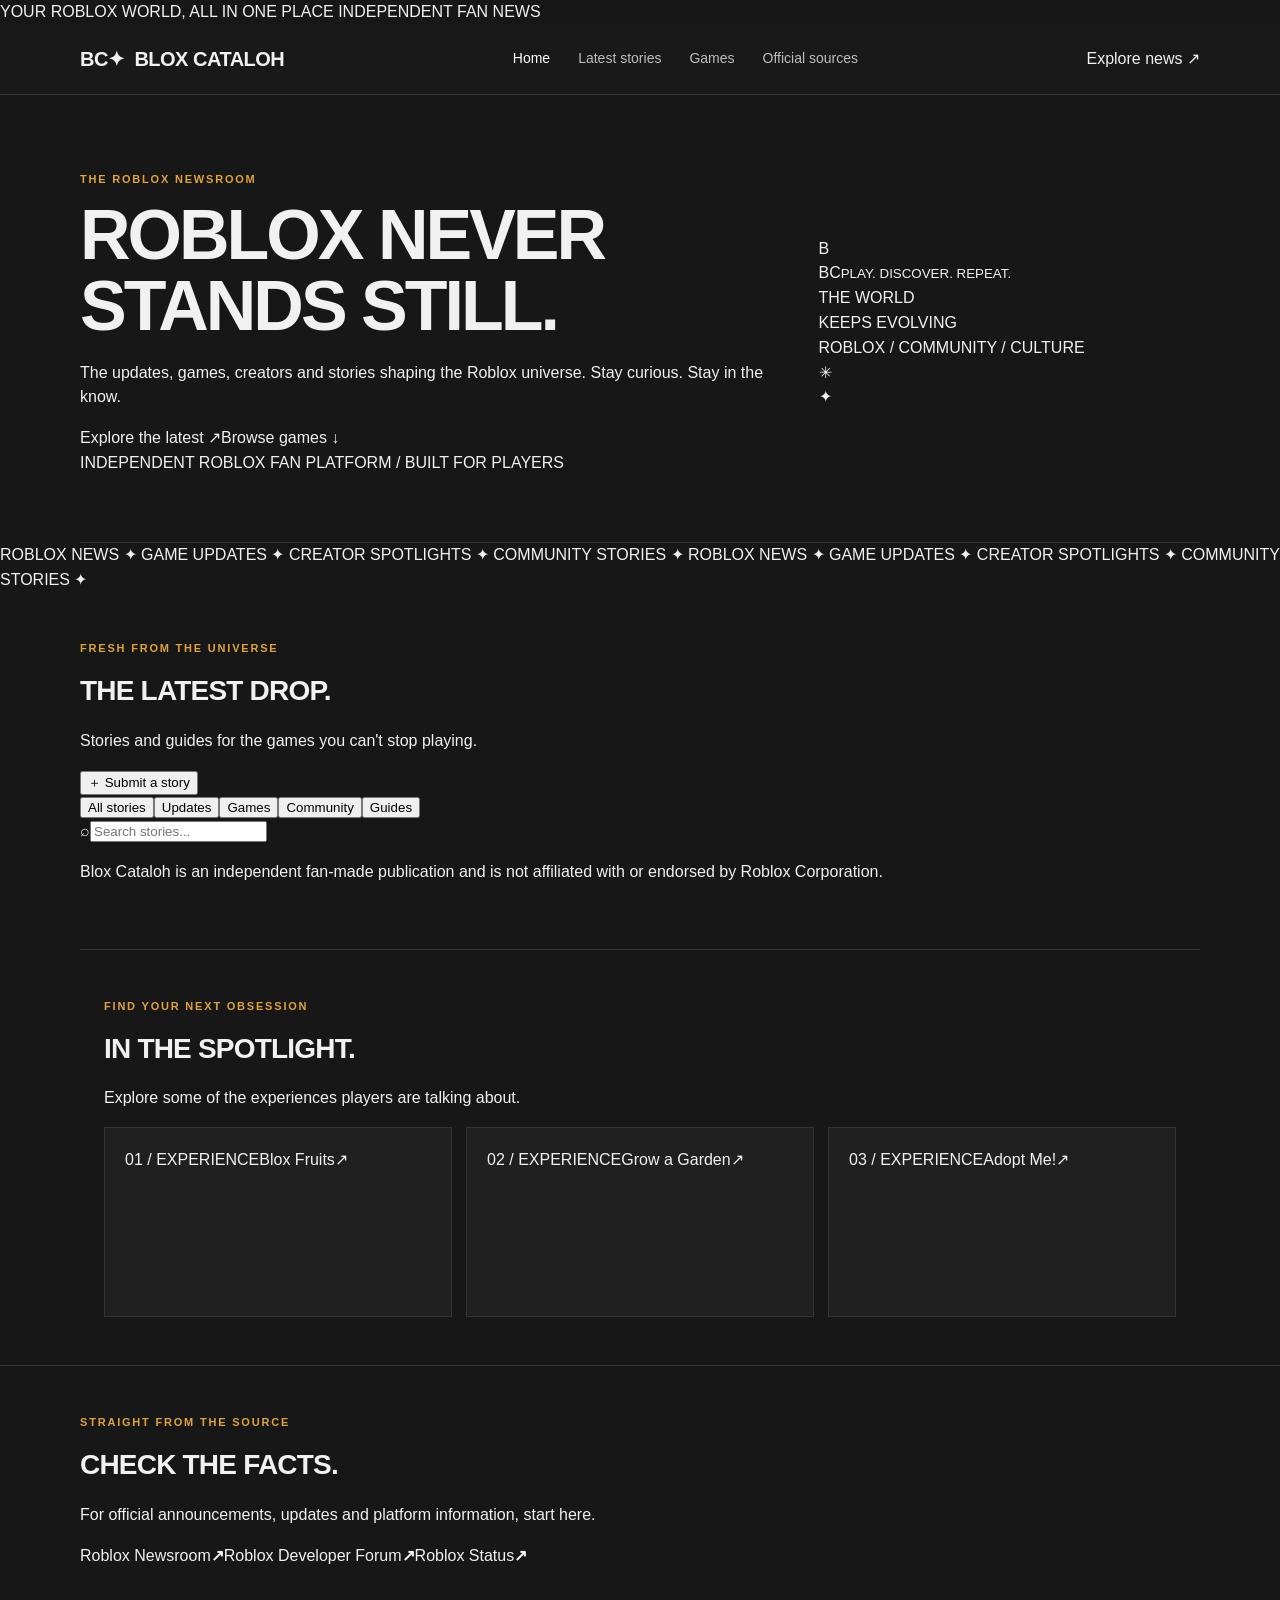
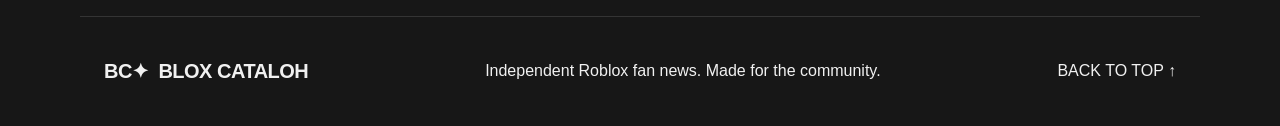
==== index.html @ 61e97be6 "Rebrand gaming news homepage to Blox Cataloh" ====
<!doctype html>
<html lang="en">
<head>
  <meta charset="utf-8">
  <meta name="viewport" content="width=device-width,initial-scale=1">
  <meta name="theme-color" content="#090b12">
  <meta name="description" content="Blox Cataloh — Roblox news, game updates, creator stories and community highlights.">
  <title>Blox Cataloh — Roblox, uncovered.</title>
  <link rel="preconnect" href="https://fonts.googleapis.com">
  <link rel="preconnect" href="https://fonts.gstatic.com" crossorigin>
  <link href="https://fonts.googleapis.com/css2?family=DM+Sans:wght@400;500;600;700;800&family=Space+Grotesk:wght@500;600;700&display=swap" rel="stylesheet">
  <link rel="stylesheet" href="style.css">
</head>
<body>
  <div class="announcement"><span class="pulse"></span> YOUR ROBLOX WORLD, ALL IN ONE PLACE <span class="announcement-right">INDEPENDENT FAN NEWS</span></div>
  <header class="topbar">
    <a class="brand" href="#home" aria-label="Blox Cataloh home"><span class="brand-icon">BC<span>✦</span></span><span>BLOX <b>CATALOH</b></span></a>
    <button class="menu-btn" id="menuBtn" aria-label="Open navigation">☰</button>
    <nav id="mainNav"><a class="active" href="#home">Home</a><a href="#latest">Latest stories</a><a href="#games">Games</a><a href="#sources">Official sources</a></nav>
    <a class="nav-cta" href="#latest">Explore news <span>↗</span></a>
  </header>

  <main id="home">
    <section class="hero wrap">
      <div class="hero-copy">
        <div class="eyebrow"><span class="eyebrow-line"></span> THE ROBLOX NEWSROOM</div>
        <h1>ROBLOX NEVER<br>STANDS <span>STILL.</span></h1>
        <p class="hero-desc">The updates, games, creators and stories shaping the Roblox universe. Stay curious. Stay in the know.</p>
        <div class="hero-actions"><a class="btn btn-primary" href="#latest">Explore the latest <span>↗</span></a><a class="btn btn-quiet" href="#games">Browse games <span>↓</span></a></div>
        <div class="hero-note"><span class="status-dot"></span> INDEPENDENT ROBLOX FAN PLATFORM <span class="note-divider">/</span> BUILT FOR PLAYERS</div>
      </div>
      <div class="hero-art" aria-label="Abstract gaming-inspired artwork">
        <div class="art-glow"></div><div class="art-ring ring-one"></div><div class="art-ring ring-two"></div>
        <div class="art-tile tile-back">B</div><div class="art-tile tile-front"><span>BC</span><small>PLAY. DISCOVER. REPEAT.</small></div>
        <div class="art-label label-top">THE WORLD<br>KEEPS EVOLVING</div><div class="art-label label-bottom">ROBLOX / COMMUNITY / CULTURE</div>
        <div class="art-spark spark-one">✳</div><div class="art-spark spark-two">✦</div>
      </div>
    </section>

    <section class="ticker"><div class="ticker-track"><span>ROBLOX NEWS</span> ✦ <span>GAME UPDATES</span> ✦ <span>CREATOR SPOTLIGHTS</span> ✦ <span>COMMUNITY STORIES</span> ✦ <span>ROBLOX NEWS</span> ✦ <span>GAME UPDATES</span> ✦ <span>CREATOR SPOTLIGHTS</span> ✦ <span>COMMUNITY STORIES</span> ✦</div></section>

    <section class="section wrap" id="latest">
      <div class="section-heading"><div><div class="eyebrow">FRESH FROM THE UNIVERSE</div><h2>THE LATEST <span>DROP.</span></h2><p class="section-sub">Stories and guides for the games you can't stop playing.</p></div><button class="btn btn-outline" id="openPost">＋ Submit a story</button></div>
      <div class="toolbar"><div class="filters" id="filters"><button class="filter active" data-filter="All">All stories</button><button class="filter" data-filter="Updates">Updates</button><button class="filter" data-filter="Games">Games</button><button class="filter" data-filter="Community">Community</button><button class="filter" data-filter="Guides">Guides</button></div><label class="search"><span>⌕</span><input id="searchInput" type="search" placeholder="Search stories..." aria-label="Search stories"></label></div>
      <div class="story-grid" id="storyGrid"></div>
      <p class="feed-note">Blox Cataloh is an independent fan-made publication and is not affiliated with or endorsed by Roblox Corporation.</p>
    </section>

    <section class="section games-section" id="games"><div class="wrap"><div class="section-heading"><div><div class="eyebrow">FIND YOUR NEXT OBSESSION</div><h2>IN THE <span>SPOTLIGHT.</span></h2><p class="section-sub">Explore some of the experiences players are talking about.</p></div></div>
      <div class="game-grid">
        <a class="game-card game-blox" href="https://www.roblox.com/games/2753915549/Blox-Fruits" target="_blank" rel="noopener"><span class="game-number">01 / EXPERIENCE</span><span class="game-name">Blox Fruits</span><span class="game-arrow">↗</span></a>
        <a class="game-card game-grow" href="https://www.roblox.com/games/126884695634066/Grow-a-Garden" target="_blank" rel="noopener"><span class="game-number">02 / EXPERIENCE</span><span class="game-name">Grow a Garden</span><span class="game-arrow">↗</span></a>
        <a class="game-card game-adopt" href="https://www.roblox.com/games/920587237/Adopt-Me" target="_blank" rel="noopener"><span class="game-number">03 / EXPERIENCE</span><span class="game-name">Adopt Me!</span><span class="game-arrow">↗</span></a>
      </div>
    </div></section>

    <section class="section wrap sources-section" id="sources"><div><div class="eyebrow">STRAIGHT FROM THE SOURCE</div><h2>CHECK THE <span>FACTS.</span></h2><p class="section-sub">For official announcements, updates and platform information, start here.</p></div><div class="source-links"><a href="https://corp.roblox.com/newsroom" target="_blank" rel="noopener"><span>Roblox Newsroom</span><b>↗</b></a><a href="https://devforum.roblox.com/" target="_blank" rel="noopener"><span>Roblox Developer Forum</span><b>↗</b></a><a href="https://status.roblox.com/" target="_blank" rel="noopener"><span>Roblox Status</span><b>↗</b></a></div></section>
  </main>

  <footer class="footer"><a class="brand" href="#home"><span class="brand-icon">BC<span>✦</span></span><span>BLOX <b>CATALOH</b></span></a><p>Independent Roblox fan news. Made for the community.</p><a href="#home" class="back-top">BACK TO TOP ↑</a></footer>

  <dialog id="postDialog"><form id="postForm"><div class="dialog-head"><div><div class="eyebrow">COMMUNITY CONTRIBUTION</div><h2>SUBMIT A <span>STORY.</span></h2></div><button type="button" class="close" id="closePost" aria-label="Close">×</button></div><label>Story headline<input name="title" maxlength="100" required placeholder="Give your story a headline"></label><label>Category<select name="category"><option>Updates</option><option>Games</option><option>Community</option><option>Guides</option></select></label><label>Game (optional)<input name="game" maxlength="40" placeholder="e.g. Blox Fruits"></label><label>Your story<textarea name="body" rows="6" maxlength="1800" required placeholder="Share what's happening..."></textarea></label><button class="btn btn-primary submit-btn" type="submit">Save story <span>↗</span></button><p class="form-note">Demo mode: submissions are saved only in this browser for now. They are not published for other visitors.</p></form></dialog>
  <script src="app.js"></script>
</body>
</html>
---- style.css ----
:root{--bg:#171717;--panel:#202020;--panel2:#252525;--line:#343434;--text:#f1f1f1;--muted:#a3a3a3;--accent:#e0a33a}*{box-sizing:border-box}html{scroll-behavior:smooth}body{margin:0;background:var(--bg);color:var(--text);font:16px/1.55 Arial,Helvetica,sans-serif}a{color:inherit;text-decoration:none}.topbar{height:70px;border-bottom:1px solid var(--line);display:flex;align-items:center;justify-content:space-between;padding:0 max(calc((100% - 1120px)/2),24px);background:#191919;position:sticky;top:0;z-index:5}.brand{display:flex;align-items:center;gap:10px;font-weight:800;font-size:20px;letter-spacing:-.5px}.brand-mark{display:grid;place-items:center;width:36px;height:32px;background:var(--accent);color:#171717;font-size:14px;font-weight:900;border-radius:5px}.accent{color:var(--accent)}nav{display:flex;gap:28px}nav a{font-size:14px;color:#bdbdbd}nav a:hover,nav a.active{color:#fff}.menu-btn{display:none;background:none;color:white;border:0;font-size:24px}.wrap{max-width:1120px;margin:auto;padding:0 24px}.hero{display:grid;grid-template-columns:1.3fr .7fr;gap:30px;align-items:center;padding:76px 0 66px;border-bottom:1px solid var(--line)}.eyebrow{font-size:11px;font-weight:800;letter-spacing:1.8px;color:var(--accent);margin:0 0 12px}.hero h1{font-size:clamp(42px,7vw,70px);line-height:1.02;letter-spacing:-3px;margin:0 0 18px}.muted{color:var(--muted)}.button{display:inline-block;background:var(--accent);color:#191919;border:0;border-radius:4px;padding:11px 17px;font-weight:800;cursor:pointer;font-size:14px}.hero .button{margin-top:15px}.hero-side{min-height:225px;border:1px solid #3b3428;background:linear-gradient(135deg,#29251e,#1e1e1e);padding:24px;position:relative;overflow:hidden;font-size:11px;letter-spacing:1.5px;font-weight:bold}.live-dot{display:inline-block;width:7px;height:7px;background:#73c98c;border-radius:50%;margin-right:8px}.hero-big{font-size:112px;line-height:1;font-weight:900;letter-spacing:-10px;color:#3a3328;margin-top:15px}.small{font-size:12px}.section{padding:48px 0;border-bottom:1px solid var(--line)}.section-head{display:flex;align-items:end;justify-content:space-between;margin-bottom:22px}.section h2{font-size:28px;letter-spacing:-.8px;margin:0}.game-grid{display:grid;grid-template-columns:repeat(3,1fr);gap:14px}.game-card{min-height:190px;padding:20px;position:relative;border:1px solid var(--line);background:var(--panel);transition:.18s}.game-card:hover{transform:translateY(-3px);border-color:#66502e}.game-card.roblox{background:linear-gradient(135deg,#252525,#1d1d1d)}.game-card.gta{background:linear-gradient(135deg,#29251e,#1d1d1d)}.game-card.minecraft{background:linear-gradient(135deg,#222920,#1d1d1d)}.game-tag{font-size:10px;letter-spacing:1.5px;color:var(--accent);font-weight:bold}.game-card h3{font-size:26px;margin:42px 0 3px}.game-card p{font-size:13px;color:var(--muted);margin:0}.card-arrow{position:absolute;right:18px;top:17px;color:#aaa}.text-btn{background:none;border:0;color:var(--accent);font-weight:bold;cursor:pointer}.news-list{display:grid;gap:12px}.news-item{background:var(--panel);border:1px solid var(--line);padding:19px;display:grid;grid-template-columns:1fr auto;gap:12px}.news-item h3{margin:5px 0;font-size:19px}.news-item p{margin:6px 0;color:#bbb;font-size:14px;white-space:pre-wrap}.meta{font-size:10px;letter-spacing:1px;color:var(--accent);font-weight:bold}.actions{display:flex;align-items:center;gap:12px;margin-top:12px}.like-btn,.comment-btn{background:none;border:0;color:#aaa;cursor:pointer;padding:0;font-size:13px}.like-btn.liked{color:var(--accent)}.comments{margin-top:13px;border-top:1px solid var(--line);padding-top:12px}.comment{font-size:13px;color:#ccc;margin:8px 0}.comment-form{display:flex;gap:7px;margin-top:9px}.comment-form input{min-width:0;flex:1;background:#171717;border:1px solid var(--line);padding:9px;color:white}.comment-form button{background:#333;color:white;border:0;padding:0 12px;cursor:pointer}.community{display:flex;justify-content:space-between;align-items:center;gap:20px}.community h2{margin-bottom:6px}footer{max-width:1120px;margin:auto;padding:26px 24px;display:flex;justify-content:space-between;align-items:center}dialog{background:#202020;color:white;border:1px solid #444;border-radius:7px;width:min(520px,calc(100% - 28px));padding:24px}dialog::backdrop{background:#000b}form label{display:block;font-size:13px;color:#ccc;margin:14px 0}form input,form select,form textarea{display:block;width:100%;margin-top:6px;background:#171717;border:1px solid #444;color:white;padding:11px;font:inherit;border-radius:3px}.dialog-head{display:flex;justify-content:space-between;align-items:center}.dialog-head h2{margin:0}.close{background:none;border:0;color:white;font-size:26px;cursor:pointer}.empty{padding:25px;border:1px dashed #444;color:#999;text-align:center}@media(max-width:700px){.topbar{padding:0 17px}nav{display:none;position:absolute;top:69px;left:0;right:0;background:#191919;padding:18px;flex-direction:column;gap:16px;border-bottom:1px solid var(--line)}nav.open{display:flex}.menu-btn{display:block}.hero{grid-template-columns:1fr;padding:52px 0}.hero-side{min-height:170px}.hero-big{font-size:85px;margin-top:4px}.game-grid{grid-template-columns:1fr}.game-card{min-height:150px}.game-card h3{margin-top:26px}.community{align-items:flex-start;flex-direction:column}.news-item{grid-template-columns:1fr}footer{align-items:flex-start;gap:12px;flex-direction:column}}
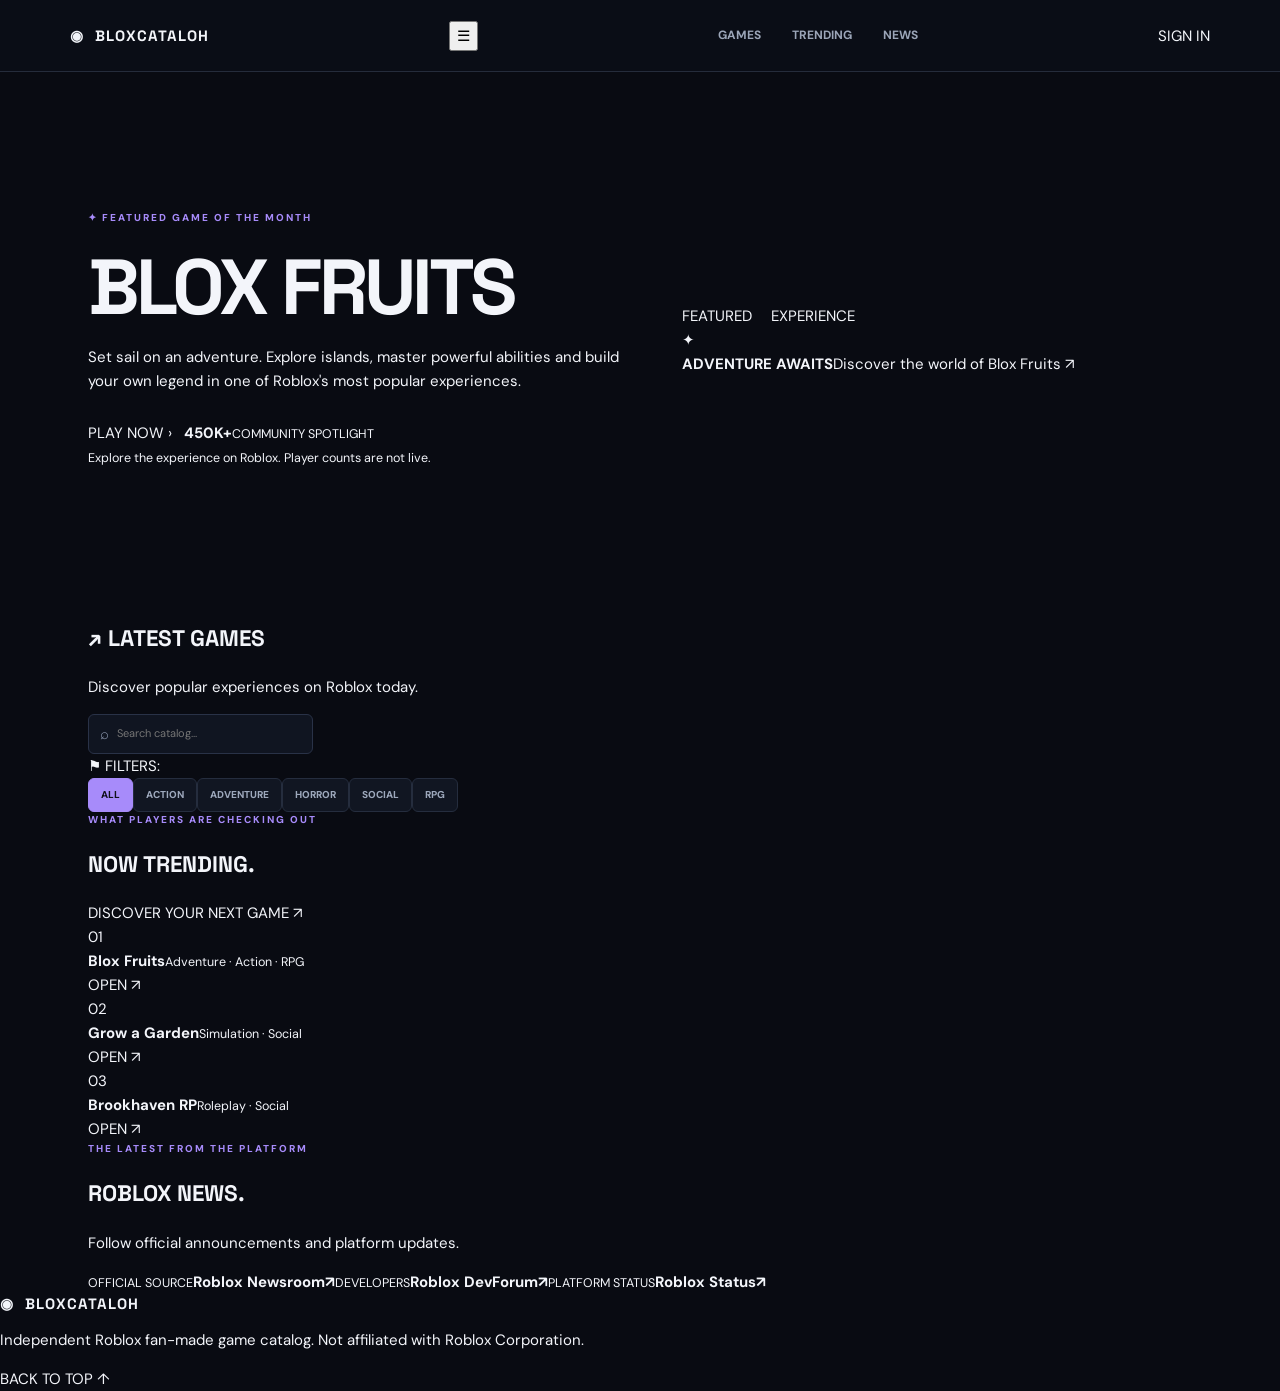
==== commit f567d439: "Redesign Blox Cataloh as Roblox game discovery catalog" ====
--- a/index.html
+++ b/index.html
@@ -1,65 +1,8 @@
 <!doctype html>
-<html lang="en">
-<head>
-  <meta charset="utf-8">
-  <meta name="viewport" content="width=device-width,initial-scale=1">
-  <meta name="theme-color" content="#090b12">
-  <meta name="description" content="Blox Cataloh — Roblox news, game updates, creator stories and community highlights.">
-  <title>Blox Cataloh — Roblox, uncovered.</title>
-  <link rel="preconnect" href="https://fonts.googleapis.com">
-  <link rel="preconnect" href="https://fonts.gstatic.com" crossorigin>
-  <link href="https://fonts.googleapis.com/css2?family=DM+Sans:wght@400;500;600;700;800&family=Space+Grotesk:wght@500;600;700&display=swap" rel="stylesheet">
-  <link rel="stylesheet" href="style.css">
-</head>
-<body>
-  <div class="announcement"><span class="pulse"></span> YOUR ROBLOX WORLD, ALL IN ONE PLACE <span class="announcement-right">INDEPENDENT FAN NEWS</span></div>
-  <header class="topbar">
-    <a class="brand" href="#home" aria-label="Blox Cataloh home"><span class="brand-icon">BC<span>✦</span></span><span>BLOX <b>CATALOH</b></span></a>
-    <button class="menu-btn" id="menuBtn" aria-label="Open navigation">☰</button>
-    <nav id="mainNav"><a class="active" href="#home">Home</a><a href="#latest">Latest stories</a><a href="#games">Games</a><a href="#sources">Official sources</a></nav>
-    <a class="nav-cta" href="#latest">Explore news <span>↗</span></a>
-  </header>
-
-  <main id="home">
-    <section class="hero wrap">
-      <div class="hero-copy">
-        <div class="eyebrow"><span class="eyebrow-line"></span> THE ROBLOX NEWSROOM</div>
-        <h1>ROBLOX NEVER<br>STANDS <span>STILL.</span></h1>
-        <p class="hero-desc">The updates, games, creators and stories shaping the Roblox universe. Stay curious. Stay in the know.</p>
-        <div class="hero-actions"><a class="btn btn-primary" href="#latest">Explore the latest <span>↗</span></a><a class="btn btn-quiet" href="#games">Browse games <span>↓</span></a></div>
-        <div class="hero-note"><span class="status-dot"></span> INDEPENDENT ROBLOX FAN PLATFORM <span class="note-divider">/</span> BUILT FOR PLAYERS</div>
-      </div>
-      <div class="hero-art" aria-label="Abstract gaming-inspired artwork">
-        <div class="art-glow"></div><div class="art-ring ring-one"></div><div class="art-ring ring-two"></div>
-        <div class="art-tile tile-back">B</div><div class="art-tile tile-front"><span>BC</span><small>PLAY. DISCOVER. REPEAT.</small></div>
-        <div class="art-label label-top">THE WORLD<br>KEEPS EVOLVING</div><div class="art-label label-bottom">ROBLOX / COMMUNITY / CULTURE</div>
-        <div class="art-spark spark-one">✳</div><div class="art-spark spark-two">✦</div>
-      </div>
-    </section>
-
-    <section class="ticker"><div class="ticker-track"><span>ROBLOX NEWS</span> ✦ <span>GAME UPDATES</span> ✦ <span>CREATOR SPOTLIGHTS</span> ✦ <span>COMMUNITY STORIES</span> ✦ <span>ROBLOX NEWS</span> ✦ <span>GAME UPDATES</span> ✦ <span>CREATOR SPOTLIGHTS</span> ✦ <span>COMMUNITY STORIES</span> ✦</div></section>
-
-    <section class="section wrap" id="latest">
-      <div class="section-heading"><div><div class="eyebrow">FRESH FROM THE UNIVERSE</div><h2>THE LATEST <span>DROP.</span></h2><p class="section-sub">Stories and guides for the games you can't stop playing.</p></div><button class="btn btn-outline" id="openPost">＋ Submit a story</button></div>
-      <div class="toolbar"><div class="filters" id="filters"><button class="filter active" data-filter="All">All stories</button><button class="filter" data-filter="Updates">Updates</button><button class="filter" data-filter="Games">Games</button><button class="filter" data-filter="Community">Community</button><button class="filter" data-filter="Guides">Guides</button></div><label class="search"><span>⌕</span><input id="searchInput" type="search" placeholder="Search stories..." aria-label="Search stories"></label></div>
-      <div class="story-grid" id="storyGrid"></div>
-      <p class="feed-note">Blox Cataloh is an independent fan-made publication and is not affiliated with or endorsed by Roblox Corporation.</p>
-    </section>
-
-    <section class="section games-section" id="games"><div class="wrap"><div class="section-heading"><div><div class="eyebrow">FIND YOUR NEXT OBSESSION</div><h2>IN THE <span>SPOTLIGHT.</span></h2><p class="section-sub">Explore some of the experiences players are talking about.</p></div></div>
-      <div class="game-grid">
-        <a class="game-card game-blox" href="https://www.roblox.com/games/2753915549/Blox-Fruits" target="_blank" rel="noopener"><span class="game-number">01 / EXPERIENCE</span><span class="game-name">Blox Fruits</span><span class="game-arrow">↗</span></a>
-        <a class="game-card game-grow" href="https://www.roblox.com/games/126884695634066/Grow-a-Garden" target="_blank" rel="noopener"><span class="game-number">02 / EXPERIENCE</span><span class="game-name">Grow a Garden</span><span class="game-arrow">↗</span></a>
-        <a class="game-card game-adopt" href="https://www.roblox.com/games/920587237/Adopt-Me" target="_blank" rel="noopener"><span class="game-number">03 / EXPERIENCE</span><span class="game-name">Adopt Me!</span><span class="game-arrow">↗</span></a>
-      </div>
-    </div></section>
-
-    <section class="section wrap sources-section" id="sources"><div><div class="eyebrow">STRAIGHT FROM THE SOURCE</div><h2>CHECK THE <span>FACTS.</span></h2><p class="section-sub">For official announcements, updates and platform information, start here.</p></div><div class="source-links"><a href="https://corp.roblox.com/newsroom" target="_blank" rel="noopener"><span>Roblox Newsroom</span><b>↗</b></a><a href="https://devforum.roblox.com/" target="_blank" rel="noopener"><span>Roblox Developer Forum</span><b>↗</b></a><a href="https://status.roblox.com/" target="_blank" rel="noopener"><span>Roblox Status</span><b>↗</b></a></div></section>
-  </main>
-
-  <footer class="footer"><a class="brand" href="#home"><span class="brand-icon">BC<span>✦</span></span><span>BLOX <b>CATALOH</b></span></a><p>Independent Roblox fan news. Made for the community.</p><a href="#home" class="back-top">BACK TO TOP ↑</a></footer>
-
-  <dialog id="postDialog"><form id="postForm"><div class="dialog-head"><div><div class="eyebrow">COMMUNITY CONTRIBUTION</div><h2>SUBMIT A <span>STORY.</span></h2></div><button type="button" class="close" id="closePost" aria-label="Close">×</button></div><label>Story headline<input name="title" maxlength="100" required placeholder="Give your story a headline"></label><label>Category<select name="category"><option>Updates</option><option>Games</option><option>Community</option><option>Guides</option></select></label><label>Game (optional)<input name="game" maxlength="40" placeholder="e.g. Blox Fruits"></label><label>Your story<textarea name="body" rows="6" maxlength="1800" required placeholder="Share what's happening..."></textarea></label><button class="btn btn-primary submit-btn" type="submit">Save story <span>↗</span></button><p class="form-note">Demo mode: submissions are saved only in this browser for now. They are not published for other visitors.</p></form></dialog>
-  <script src="app.js"></script>
-</body>
-</html>+<html lang="en"><head><meta charset="utf-8"><meta name="viewport" content="width=device-width,initial-scale=1"><meta name="theme-color" content="#08080c"><meta name="description" content="Blox Cataloh — discover Roblox games, trending experiences and updates."><title>Blox Cataloh — Roblox Game Catalog</title><link rel="preconnect" href="https://fonts.googleapis.com"><link href="https://fonts.googleapis.com/css2?family=DM+Sans:wght@400;500;600;700;800&family=Space+Grotesk:wght@500;600;700&display=swap" rel="stylesheet"><link rel="stylesheet" href="style.css"></head>
+<body><header class="topbar"><a class="brand" href="#home"><span class="brand-mark">◉</span><span>BLOX<span class="pink">CATALOH</span></span></a><button class="menu" id="menuBtn" aria-label="Menu">☰</button><nav id="nav"><a href="#games">GAMES</a><a href="#trending">TRENDING</a><a href="#news">NEWS</a></nav><a class="sign" href="https://www.roblox.com/login" target="_blank" rel="noopener">SIGN IN</a></header>
+<main id="home"><section class="hero wrap"><div class="hero-copy"><div class="eyebrow">✦ FEATURED GAME OF THE MONTH</div><h1>BLOX FRUITS</h1><p>Set sail on an adventure. Explore islands, master powerful abilities and build your own legend in one of Roblox's most popular experiences.</p><div class="hero-actions"><a class="play" href="https://www.roblox.com/games/2753915549/Blox-Fruits" target="_blank" rel="noopener">PLAY NOW <span>›</span></a><div class="players"><strong>450K+</strong><small>COMMUNITY SPOTLIGHT</small></div></div><small class="disclaimer">Explore the experience on Roblox. Player counts are not live.</small></div><a class="feature-art" href="https://www.roblox.com/games/2753915549/Blox-Fruits" target="_blank" rel="noopener" aria-label="Explore Blox Fruits"><span class="art-tag">FEATURED　 EXPERIENCE</span><div class="orb">✦</div><div class="feature-caption"><b>ADVENTURE AWAITS</b><span>Discover the world of Blox Fruits ↗</span></div></a></section>
+<section class="catalog wrap" id="games"><div class="section-head"><div><h2>↗ LATEST <span>GAMES</span></h2><p>Discover popular experiences on Roblox today.</p></div><label class="search">⌕ <input id="search" type="search" placeholder="Search catalog..." aria-label="Search catalog"></label></div><div class="filter-row"><span class="filter-label">⚑ FILTERS:</span><div id="filters"><button class="filter active" data-filter="All">ALL</button><button class="filter" data-filter="Action">ACTION</button><button class="filter" data-filter="Adventure">ADVENTURE</button><button class="filter" data-filter="Horror">HORROR</button><button class="filter" data-filter="Social">SOCIAL</button><button class="filter" data-filter="RPG">RPG</button></div></div><div class="games-grid" id="gamesGrid"></div><p class="empty" id="empty" hidden>No games found. Try another search or filter.</p></section>
+<section class="trending" id="trending"><div class="wrap"><div class="section-title"><div><div class="eyebrow">WHAT PLAYERS ARE CHECKING OUT</div><h2>NOW <span>TRENDING.</span></h2></div><span class="section-count">DISCOVER YOUR NEXT GAME ↗</span></div><div class="trend-row"><div class="trend-number">01</div><div><b>Blox Fruits</b><small>Adventure · Action · RPG</small></div><a href="https://www.roblox.com/games/2753915549/Blox-Fruits" target="_blank" rel="noopener">OPEN ↗</a></div><div class="trend-row"><div class="trend-number">02</div><div><b>Grow a Garden</b><small>Simulation · Social</small></div><a href="https://www.roblox.com/games/126884695634066/Grow-a-Garden" target="_blank" rel="noopener">OPEN ↗</a></div><div class="trend-row"><div class="trend-number">03</div><div><b>Brookhaven RP</b><small>Roleplay · Social</small></div><a href="https://www.roblox.com/games/4924922222/Brookhaven-RP" target="_blank" rel="noopener">OPEN ↗</a></div></div></section>
+<section class="news wrap" id="news"><div class="section-title"><div><div class="eyebrow">THE LATEST FROM THE PLATFORM</div><h2>ROBLOX <span>NEWS.</span></h2><p>Follow official announcements and platform updates.</p></div></div><div class="news-links"><a href="https://corp.roblox.com/newsroom" target="_blank" rel="noopener"><span><small>OFFICIAL SOURCE</small><b>Roblox Newsroom</b></span><strong>↗</strong></a><a href="https://devforum.roblox.com/" target="_blank" rel="noopener"><span><small>DEVELOPERS</small><b>Roblox DevForum</b></span><strong>↗</strong></a><a href="https://status.roblox.com/" target="_blank" rel="noopener"><span><small>PLATFORM STATUS</small><b>Roblox Status</b></span><strong>↗</strong></a></div></section></main>
+<footer><a class="brand" href="#home"><span class="brand-mark">◉</span><span>BLOX<span class="pink">CATALOH</span></span></a><p>Independent Roblox fan-made game catalog. Not affiliated with Roblox Corporation.</p><a href="#home">BACK TO TOP ↑</a></footer><script src="app.js"></script></body></html>
--- a/style.css
+++ b/style.css
@@ -1 +1 @@
-:root{--bg:#171717;--panel:#202020;--panel2:#252525;--line:#343434;--text:#f1f1f1;--muted:#a3a3a3;--accent:#e0a33a}*{box-sizing:border-box}html{scroll-behavior:smooth}body{margin:0;background:var(--bg);color:var(--text);font:16px/1.55 Arial,Helvetica,sans-serif}a{color:inherit;text-decoration:none}.topbar{height:70px;border-bottom:1px solid var(--line);display:flex;align-items:center;justify-content:space-between;padding:0 max(calc((100% - 1120px)/2),24px);background:#191919;position:sticky;top:0;z-index:5}.brand{display:flex;align-items:center;gap:10px;font-weight:800;font-size:20px;letter-spacing:-.5px}.brand-mark{display:grid;place-items:center;width:36px;height:32px;background:var(--accent);color:#171717;font-size:14px;font-weight:900;border-radius:5px}.accent{color:var(--accent)}nav{display:flex;gap:28px}nav a{font-size:14px;color:#bdbdbd}nav a:hover,nav a.active{color:#fff}.menu-btn{display:none;background:none;color:white;border:0;font-size:24px}.wrap{max-width:1120px;margin:auto;padding:0 24px}.hero{display:grid;grid-template-columns:1.3fr .7fr;gap:30px;align-items:center;padding:76px 0 66px;border-bottom:1px solid var(--line)}.eyebrow{font-size:11px;font-weight:800;letter-spacing:1.8px;color:var(--accent);margin:0 0 12px}.hero h1{font-size:clamp(42px,7vw,70px);line-height:1.02;letter-spacing:-3px;margin:0 0 18px}.muted{color:var(--muted)}.button{display:inline-block;background:var(--accent);color:#191919;border:0;border-radius:4px;padding:11px 17px;font-weight:800;cursor:pointer;font-size:14px}.hero .button{margin-top:15px}.hero-side{min-height:225px;border:1px solid #3b3428;background:linear-gradient(135deg,#29251e,#1e1e1e);padding:24px;position:relative;overflow:hidden;font-size:11px;letter-spacing:1.5px;font-weight:bold}.live-dot{display:inline-block;width:7px;height:7px;background:#73c98c;border-radius:50%;margin-right:8px}.hero-big{font-size:112px;line-height:1;font-weight:900;letter-spacing:-10px;color:#3a3328;margin-top:15px}.small{font-size:12px}.section{padding:48px 0;border-bottom:1px solid var(--line)}.section-head{display:flex;align-items:end;justify-content:space-between;margin-bottom:22px}.section h2{font-size:28px;letter-spacing:-.8px;margin:0}.game-grid{display:grid;grid-template-columns:repeat(3,1fr);gap:14px}.game-card{min-height:190px;padding:20px;position:relative;border:1px solid var(--line);background:var(--panel);transition:.18s}.game-card:hover{transform:translateY(-3px);border-color:#66502e}.game-card.roblox{background:linear-gradient(135deg,#252525,#1d1d1d)}.game-card.gta{background:linear-gradient(135deg,#29251e,#1d1d1d)}.game-card.minecraft{background:linear-gradient(135deg,#222920,#1d1d1d)}.game-tag{font-size:10px;letter-spacing:1.5px;color:var(--accent);font-weight:bold}.game-card h3{font-size:26px;margin:42px 0 3px}.game-card p{font-size:13px;color:var(--muted);margin:0}.card-arrow{position:absolute;right:18px;top:17px;color:#aaa}.text-btn{background:none;border:0;color:var(--accent);font-weight:bold;cursor:pointer}.news-list{display:grid;gap:12px}.news-item{background:var(--panel);border:1px solid var(--line);padding:19px;display:grid;grid-template-columns:1fr auto;gap:12px}.news-item h3{margin:5px 0;font-size:19px}.news-item p{margin:6px 0;color:#bbb;font-size:14px;white-space:pre-wrap}.meta{font-size:10px;letter-spacing:1px;color:var(--accent);font-weight:bold}.actions{display:flex;align-items:center;gap:12px;margin-top:12px}.like-btn,.comment-btn{background:none;border:0;color:#aaa;cursor:pointer;padding:0;font-size:13px}.like-btn.liked{color:var(--accent)}.comments{margin-top:13px;border-top:1px solid var(--line);padding-top:12px}.comment{font-size:13px;color:#ccc;margin:8px 0}.comment-form{display:flex;gap:7px;margin-top:9px}.comment-form input{min-width:0;flex:1;background:#171717;border:1px solid var(--line);padding:9px;color:white}.comment-form button{background:#333;color:white;border:0;padding:0 12px;cursor:pointer}.community{display:flex;justify-content:space-between;align-items:center;gap:20px}.community h2{margin-bottom:6px}footer{max-width:1120px;margin:auto;padding:26px 24px;display:flex;justify-content:space-between;align-items:center}dialog{background:#202020;color:white;border:1px solid #444;border-radius:7px;width:min(520px,calc(100% - 28px));padding:24px}dialog::backdrop{background:#000b}form label{display:block;font-size:13px;color:#ccc;margin:14px 0}form input,form select,form textarea{display:block;width:100%;margin-top:6px;background:#171717;border:1px solid #444;color:white;padding:11px;font:inherit;border-radius:3px}.dialog-head{display:flex;justify-content:space-between;align-items:center}.dialog-head h2{margin:0}.close{background:none;border:0;color:white;font-size:26px;cursor:pointer}.empty{padding:25px;border:1px dashed #444;color:#999;text-align:center}@media(max-width:700px){.topbar{padding:0 17px}nav{display:none;position:absolute;top:69px;left:0;right:0;background:#191919;padding:18px;flex-direction:column;gap:16px;border-bottom:1px solid var(--line)}nav.open{display:flex}.menu-btn{display:block}.hero{grid-template-columns:1fr;padding:52px 0}.hero-side{min-height:170px}.hero-big{font-size:85px;margin-top:4px}.game-grid{grid-template-columns:1fr}.game-card{min-height:150px}.game-card h3{margin-top:26px}.community{align-items:flex-start;flex-direction:column}.news-item{grid-template-columns:1fr}footer{align-items:flex-start;gap:12px;flex-direction:column}}+:root{--bg:#090b12;--panel:#111521;--panel2:#171d2b;--line:#252c3b;--text:#f3f5fa;--muted:#929caf;--accent:#a78bfa;--accent2:#6ee7d8;--font:'DM Sans',Arial,sans-serif;--display:'Space Grotesk',Arial,sans-serif}*{box-sizing:border-box}html{scroll-behavior:smooth;scroll-padding-top:88px}body{margin:0;background:var(--bg);color:var(--text);font:15px/1.6 var(--font);overflow-x:hidden}a{color:inherit;text-decoration:none}button,input,select,textarea{font:inherit}.announcement{height:29px;padding:0 5.5%;display:flex;align-items:center;gap:9px;background:#111522;border-bottom:1px solid #202638;color:#b8c0d2;font-size:9px;font-weight:800;letter-spacing:1.5px}.announcement-right{margin-left:auto;color:#68738a}.pulse,.status-dot{width:7px;height:7px;border-radius:50%;background:var(--accent2);box-shadow:0 0 12px #6ee7d8;display:inline-block}.topbar{height:72px;padding:0 5.5%;display:flex;align-items:center;justify-content:space-between;border-bottom:1px solid var(--line);background:#0b0e17ed;backdrop-filter:blur(14px);position:sticky;top:0;z-index:10}.brand{display:flex;align-items:center;gap:11px;font:700 15px var(--display);letter-spacing:1px}.brand b{color:var(--accent)}.brand-icon{width:37px;height:37px;display:grid;place-items:center;position:relative;background:linear-gradient(135deg,#a78bfa,#6d5ce8);border-radius:11px;color:#10111a;font:700 14px var(--display);letter-spacing:-1px;box-shadow:0 5px 24px #8b70f344}.brand-icon span{position:absolute;right:-5px;top:-7px;color:#6ee7d8;font-size:13px}nav{display:flex;gap:31px}nav a{font-size:12px;font-weight:700;color:#9ba5b8;transition:.2s}nav a:hover,nav a.active{color:#fff}.nav-cta{font-size:12px;font-weight:800;background:#a78bfa;color:#0b0c14;padding:10px 15px;border-radius:7px}.nav-cta span{margin-left:7px}.menu-btn{display:none;background:none;border:0;color:white;font-size:24px}.wrap{max-width:1160px;margin:0 auto;padding:0 28px}.hero{min-height:530px;display:grid;grid-template-columns:1.05fr .95fr;align-items:center;gap:30px;padding-top:65px;padding-bottom:60px}.eyebrow{font-size:10px;font-weight:800;letter-spacing:2px;color:var(--accent);display:flex;align-items:center;gap:10px}.eyebrow-line{width:23px;height:1px;background:var(--accent)}h1,h2,.game-name{font-family:var(--display)}.hero h1{font-size:clamp(46px,6.5vw,78px);line-height:.99;letter-spacing:-4px;margin:23px 0 19px;font-weight:700}.hero h1 span,.section-heading h2 span,.sources-section h2 span,.dialog-head h2 span{color:var(--accent)}.hero-desc{max-width:440px;color:#a6afc1;font-size:15px;line-height:1.8}.hero-actions{display:flex;gap:12px;margin-top:28px}.btn{border:0;border-radius:7px;padding:12px 17px;font-size:12px;font-weight:800;cursor:pointer;display:inline-flex;align-items:center;gap:14px;transition:.2s}.btn-primary{background:var(--accent);color:#11101a;box-shadow:0 8px 25px #a78bfa26}.btn-primary:hover{background:#b9a5ff;transform:translateY(-2px)}.btn-quiet{color:#c5ccda;border:1px solid #343c4e;background:transparent}.btn-quiet:hover,.btn-outline:hover{border-color:var(--accent);color:white}.hero-note{font-size:9px;letter-spacing:1.3px;color:#778198;font-weight:800;margin-top:38px}.hero-note .status-dot{margin-right:8px}.note-divider{padding:0 9px;color:#3c4659}.hero-art{height:390px;position:relative;display:grid;place-items:center;overflow:hidden}.art-glow{position:absolute;width:310px;height:310px;background:#7660dd30;filter:blur(55px);border-radius:50%}.art-ring{position:absolute;border:1px solid #9581ef35;border-radius:50%;transform:rotate(-25deg)}.ring-one{width:370px;height:220px}.ring-two{width:280px;height:360px;transform:rotate(36deg)}.art-tile{position:absolute;width:190px;height:190px;border-radius:35px;display:grid;place-items:center;font:700 75px var(--display);letter-spacing:-7px}.tile-back{background:linear-gradient(145deg,#282e43,#151a29);border:1px solid #424968;transform:rotate(-15deg) translate(-43px,-14px);color:#5d6682;box-shadow:0 35px 80px #0008}.tile-front{background:linear-gradient(145deg,#a994ff,#7560df);transform:rotate(11deg) translate(30px,15px);color:#111321;box-shadow:0 25px 70px #7660dd55;display:flex;flex-direction:column;justify-content:center;gap:8px}.tile-front small{font:800 7px var(--font);letter-spacing:2px}.art-label{position:absolute;font-size:8px;font-weight:800;letter-spacing:1.6px;color:#8590a9;line-height:1.7}.label-top{top:28px;right:15px;text-align:right}.label-bottom{bottom:22px;left:0}.art-spark{position:absolute;color:var(--accent2)}.spark-one{font-size:27px;top:67px;left:57px}.spark-two{font-size:20px;right:45px;bottom:75px}.ticker{overflow:hidden;border-top:1px solid var(--line);border-bottom:1px solid var(--line);background:#0e121d;padding:12px 0}.ticker-track{display:flex;justify-content:space-around;gap:25px;white-space:nowrap;color:#8791a7;font-size:9px;font-weight:800;letter-spacing:2px}.ticker-track span:nth-of-type(odd){color:var(--accent)}.section{padding-top:78px;padding-bottom:78px}.section-heading{display:flex;align-items:end;justify-content:space-between;gap:20px;margin-bottom:28px}.section-heading h2,.sources-section h2{font-size:35px;line-height:1.1;letter-spacing:-1.5px;margin:11px 0 7px}.section-sub{color:var(--muted);font-size:13px;margin:0}.btn-outline{background:transparent;border:1px solid #394257;color:#dce1ec}.toolbar{display:flex;justify-content:space-between;align-items:center;gap:18px;margin-bottom:20px}.filters{display:flex;gap:7px;flex-wrap:wrap}.filter{background:#111622;border:1px solid #252d3e;color:#9da8bc;border-radius:6px;padding:8px 12px;font-size:10px;font-weight:800;cursor:pointer}.filter.active,.filter:hover{background:#a78bfa;color:#11101a;border-color:#a78bfa}.search{width:225px;display:flex;align-items:center;gap:8px;padding:0 11px;border:1px solid #293247;background:#101521;border-radius:6px;color:#8e9ab1}.search span{font-size:22px}.search input{width:100%;border:0;outline:0;background:transparent;color:white;font-size:11px;padding:10px 0}.story-grid{display:grid;grid-template-columns:repeat(3,minmax(0,1fr));gap:15px}.story-card{background:linear-gradient(155deg,#151b29,#10141e);border:1px solid #293144;border-radius:10px;overflow:hidden;min-height:225px;display:flex;flex-direction:column;transition:.2s}.story-card:hover{transform:translateY(-4px);border-color:#7565bb;box-shadow:0 15px 35px #0003}.story-visual{height:112px;display:flex;align-items:center;justify-content:center;position:relative;overflow:hidden;background:radial-gradient(circle at 75% 20%,#6551a8 0,#272343 36%,#151a29 75%)}.story-visual.visual-games{background:radial-gradient(circle at 70% 20%,#256d70 0,#1d3943 40%,#151a29 80%)}.story-visual.visual-community{background:radial-gradient(circle at 70% 20%,#8b5b35 0,#453044 45%,#151a29 80%)}.story-visual.visual-guides{background:radial-gradient(circle at 70% 20%,#526b43 0,#263d3b 45%,#151a29 80%)}.visual-mark{font:700 47px var(--display);letter-spacing:-5px;color:#ffffffb8;text-shadow:0 6px 25px #0008}.visual-index{position:absolute;right:14px;top:12px;font-size:9px;color:#ffffff99;letter-spacing:1px}.story-content{padding:17px;display:flex;flex-direction:column;flex:1}.story-meta{display:flex;gap:8px;align-items:center;color:var(--accent);font-size:9px;font-weight:800;letter-spacing:1px;text-transform:uppercase}.story-content h3{font:600 17px/1.35 var(--display);margin:10px 0 7px}.story-content p{font-size:11px;line-height:1.65;color:#9da7ba;margin:0 0 15px}.story-foot{margin-top:auto;padding-top:12px;border-top:1px solid #252d3d;display:flex;justify-content:space-between;align-items:center;color:#6f7b92;font-size:9px}.read-more{color:#c7b8ff;font-weight:800}.feed-note{font-size:10px;color:#667188;margin-top:22px}.empty-state{grid-column:1/-1;padding:40px 20px;border:1px dashed #343e53;border-radius:9px;text-align:center;color:#8792a7;font-size:13px}.games-section{background:#0d111b;border-top:1px solid #1d2534;border-bottom:1px solid #1d2534}.game-grid{display:grid;grid-template-columns:repeat(3,1fr);gap:14px;margin-top:25px}.game-card{height:170px;border:1px solid #30384c;border-radius:9px;padding:19px;display:flex;flex-direction:column;justify-content:space-between;position:relative;overflow:hidden;transition:.2s}.game-card:after{content:'';position:absolute;width:170px;height:170px;border:1px solid #ffffff18;border-radius:50%;right:-40px;top:22px;box-shadow:0 0 0 20px #ffffff08,0 0 0 40px #ffffff05}.game-card:hover{transform:translateY(-4px);border-color:#9480ed}.game-blox{background:linear-gradient(120deg,#262039,#161a29)}.game-grow{background:linear-gradient(120deg,#1d3836,#151d28)}.game-adopt{background:linear-gradient(120deg,#392b38,#1c1b2b)}.game-number{font-size:9px;color:#a5aec0;letter-spacing:1.5px;font-weight:800}.game-name{font-size:25px;font-weight:700;letter-spacing:-1px;z-index:1}.game-arrow{position:absolute;right:19px;bottom:17px;font-size:18px;color:var(--accent);z-index:1}.sources-section{display:grid;grid-template-columns:1fr 1fr;gap:50px;align-items:center}.source-links{border-top:1px solid #293144}.source-links a{display:flex;justify-content:space-between;padding:15px 2px;border-bottom:1px solid #293144;font-size:12px;color:#c5ccda}.source-links a b{color:var(--accent)}.source-links a:hover{color:white}.footer{min-height:90px;border-top:1px solid var(--line);padding:20px 5.5%;display:flex;align-items:center;justify-content:space-between;gap:18px}.footer p{color:#737f96;font-size:10px}.back-top{font-size:9px;font-weight:800;letter-spacing:1px;color:#a99aff}dialog{background:#111622;color:white;border:1px solid #3a4359;border-radius:12px;width:min(540px,calc(100% - 28px));padding:26px;box-shadow:0 30px 100px #000a}dialog::backdrop{background:#03050bdc;backdrop-filter:blur(5px)}.dialog-head{display:flex;justify-content:space-between;align-items:flex-start}.dialog-head h2{font:700 26px var(--display);margin:8px 0 14px}.close{background:none;border:0;color:#aab3c5;font-size:27px;cursor:pointer}.dialog-head .eyebrow{display:block}#postForm label{display:block;color:#aeb7c8;font-size:11px;font-weight:700;margin:13px 0}#postForm input,#postForm select,#postForm textarea{display:block;width:100%;margin-top:6px;background:#0b0f18;border:1px solid #30394d;border-radius:6px;padding:11px;color:#f3f5fa;outline:none;font-size:12px}#postForm input:focus,#postForm select:focus,#postForm textarea:focus{border-color:var(--accent)}#postForm textarea{resize:vertical}.submit-btn{width:100%;justify-content:center;margin-top:7px}.form-note{font-size:10px;color:#78849a;line-height:1.6;margin-bottom:0}@media(max-width:800px){.topbar{padding:0 20px}.wrap{padding-left:20px;padding-right:20px}nav{gap:16px}.nav-cta{display:none}.hero{grid-template-columns:1fr;min-height:auto;padding-top:55px}.hero-art{height:310px}.story-grid{grid-template-columns:repeat(2,minmax(0,1fr))}.sources-section{gap:25px}}@media(max-width:580px){.announcement{padding:0 15px;font-size:8px}.announcement-right{display:none}.topbar{height:64px}.menu-btn{display:block}nav{display:none;position:absolute;top:63px;left:0;right:0;background:#0d111b;padding:17px 22px 21px;flex-direction:column;gap:16px;border-bottom:1px solid var(--line)}nav.open{display:flex}.hero{padding-top:43px;padding-bottom:40px}.hero h1{font-size:53px;letter-spacing:-3px}.hero-art{height:265px}.art-tile{width:150px;height:150px;font-size:60px}.art-label{font-size:7px}.section{padding-top:57px;padding-bottom:57px}.section-heading{align-items:flex-start;flex-direction:column}.section-heading h2,.sources-section h2{font-size:29px}.toolbar{align-items:stretch;flex-direction:column}.search{width:100%}.filters{gap:6px}.filter{padding:8px 9px}.story-grid{grid-template-columns:1fr}.story-visual{height:125px}.game-grid{grid-template-columns:1fr}.game-card{height:135px}.sources-section{grid-template-columns:1fr;gap:22px}.footer{align-items:flex-start;flex-direction:column;padding:23px 20px;gap:8px}.footer p{margin:0}.dialog-head h2{font-size:23px}}
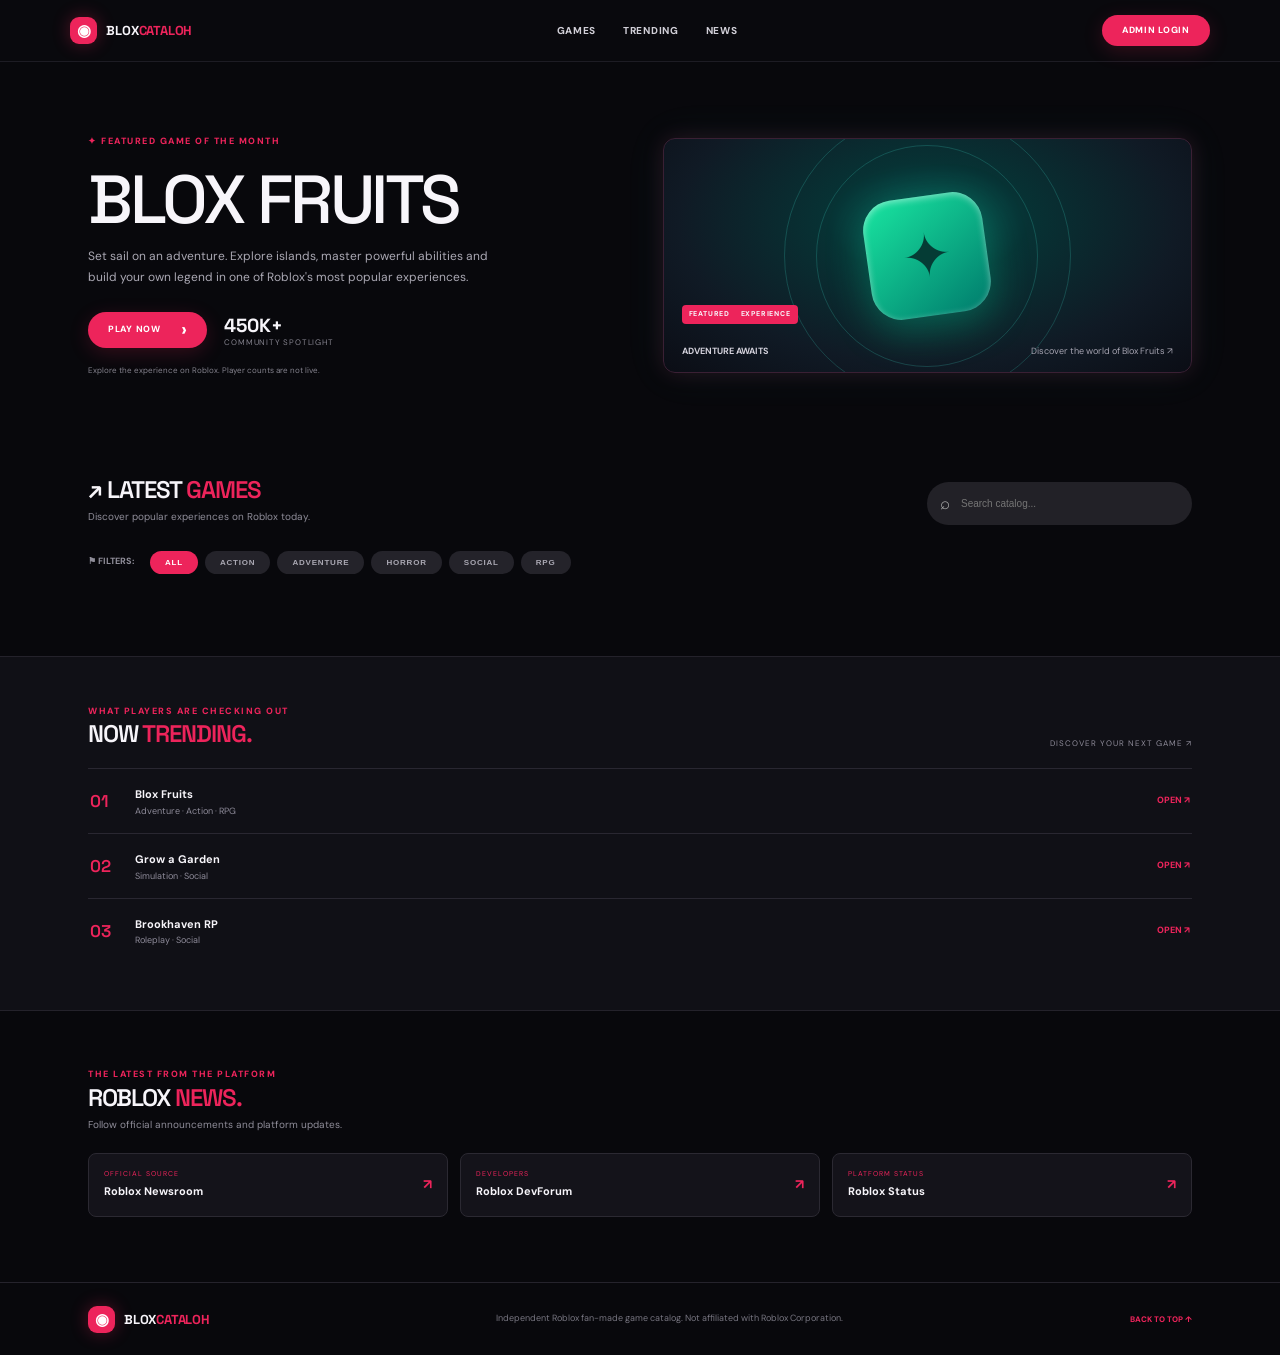
==== commit 0560024a: "Link private admin dashboard and load live catalog module" ====
--- a/index.html
+++ b/index.html
@@ -1,8 +1,8 @@
 <!doctype html>
-<html lang="en"><head><meta charset="utf-8"><meta name="viewport" content="width=device-width,initial-scale=1"><meta name="theme-color" content="#08080c"><meta name="description" content="Blox Cataloh — discover Roblox games, trending experiences and updates."><title>Blox Cataloh — Roblox Game Catalog</title><link rel="preconnect" href="https://fonts.googleapis.com"><link href="https://fonts.googleapis.com/css2?family=DM+Sans:wght@400;500;600;700;800&family=Space+Grotesk:wght@500;600;700&display=swap" rel="stylesheet"><link rel="stylesheet" href="style.css"></head>
-<body><header class="topbar"><a class="brand" href="#home"><span class="brand-mark">◉</span><span>BLOX<span class="pink">CATALOH</span></span></a><button class="menu" id="menuBtn" aria-label="Menu">☰</button><nav id="nav"><a href="#games">GAMES</a><a href="#trending">TRENDING</a><a href="#news">NEWS</a></nav><a class="sign" href="https://www.roblox.com/login" target="_blank" rel="noopener">SIGN IN</a></header>
+<html lang="en"><head><meta charset="utf-8"><meta name="viewport" content="width=device-width,initial-scale=1"><meta name="theme-color" content="#08080c"><meta name="description" content="Blox Cataloh — discover Roblox games, trending experiences and updates."><title>Blox Cataloh — Roblox Game Catalog</title><link rel="preconnect" href="https://fonts.googleapis.com"><link href="https://fonts.googleapis.com/css2?family=DM+Sans:wght@400;500;600;700;800&family=Space+Grotesk:wght@500;600;700&display=swap" rel="stylesheet"><link rel="stylesheet" href="style.css"><style>.game-cover img{width:100%;height:100%;object-fit:cover;display:block}.game-cover{overflow:hidden}</style></head>
+<body><header class="topbar"><a class="brand" href="#home"><span class="brand-mark">◉</span><span>BLOX<span class="pink">CATALOH</span></span></a><button class="menu" id="menuBtn" aria-label="Menu">☰</button><nav id="nav"><a href="#games">GAMES</a><a href="#trending">TRENDING</a><a href="#news">NEWS</a></nav><a class="sign" href="/admin.html">ADMIN LOGIN</a></header>
 <main id="home"><section class="hero wrap"><div class="hero-copy"><div class="eyebrow">✦ FEATURED GAME OF THE MONTH</div><h1>BLOX FRUITS</h1><p>Set sail on an adventure. Explore islands, master powerful abilities and build your own legend in one of Roblox's most popular experiences.</p><div class="hero-actions"><a class="play" href="https://www.roblox.com/games/2753915549/Blox-Fruits" target="_blank" rel="noopener">PLAY NOW <span>›</span></a><div class="players"><strong>450K+</strong><small>COMMUNITY SPOTLIGHT</small></div></div><small class="disclaimer">Explore the experience on Roblox. Player counts are not live.</small></div><a class="feature-art" href="https://www.roblox.com/games/2753915549/Blox-Fruits" target="_blank" rel="noopener" aria-label="Explore Blox Fruits"><span class="art-tag">FEATURED　 EXPERIENCE</span><div class="orb">✦</div><div class="feature-caption"><b>ADVENTURE AWAITS</b><span>Discover the world of Blox Fruits ↗</span></div></a></section>
 <section class="catalog wrap" id="games"><div class="section-head"><div><h2>↗ LATEST <span>GAMES</span></h2><p>Discover popular experiences on Roblox today.</p></div><label class="search">⌕ <input id="search" type="search" placeholder="Search catalog..." aria-label="Search catalog"></label></div><div class="filter-row"><span class="filter-label">⚑ FILTERS:</span><div id="filters"><button class="filter active" data-filter="All">ALL</button><button class="filter" data-filter="Action">ACTION</button><button class="filter" data-filter="Adventure">ADVENTURE</button><button class="filter" data-filter="Horror">HORROR</button><button class="filter" data-filter="Social">SOCIAL</button><button class="filter" data-filter="RPG">RPG</button></div></div><div class="games-grid" id="gamesGrid"></div><p class="empty" id="empty" hidden>No games found. Try another search or filter.</p></section>
 <section class="trending" id="trending"><div class="wrap"><div class="section-title"><div><div class="eyebrow">WHAT PLAYERS ARE CHECKING OUT</div><h2>NOW <span>TRENDING.</span></h2></div><span class="section-count">DISCOVER YOUR NEXT GAME ↗</span></div><div class="trend-row"><div class="trend-number">01</div><div><b>Blox Fruits</b><small>Adventure · Action · RPG</small></div><a href="https://www.roblox.com/games/2753915549/Blox-Fruits" target="_blank" rel="noopener">OPEN ↗</a></div><div class="trend-row"><div class="trend-number">02</div><div><b>Grow a Garden</b><small>Simulation · Social</small></div><a href="https://www.roblox.com/games/126884695634066/Grow-a-Garden" target="_blank" rel="noopener">OPEN ↗</a></div><div class="trend-row"><div class="trend-number">03</div><div><b>Brookhaven RP</b><small>Roleplay · Social</small></div><a href="https://www.roblox.com/games/4924922222/Brookhaven-RP" target="_blank" rel="noopener">OPEN ↗</a></div></div></section>
 <section class="news wrap" id="news"><div class="section-title"><div><div class="eyebrow">THE LATEST FROM THE PLATFORM</div><h2>ROBLOX <span>NEWS.</span></h2><p>Follow official announcements and platform updates.</p></div></div><div class="news-links"><a href="https://corp.roblox.com/newsroom" target="_blank" rel="noopener"><span><small>OFFICIAL SOURCE</small><b>Roblox Newsroom</b></span><strong>↗</strong></a><a href="https://devforum.roblox.com/" target="_blank" rel="noopener"><span><small>DEVELOPERS</small><b>Roblox DevForum</b></span><strong>↗</strong></a><a href="https://status.roblox.com/" target="_blank" rel="noopener"><span><small>PLATFORM STATUS</small><b>Roblox Status</b></span><strong>↗</strong></a></div></section></main>
-<footer><a class="brand" href="#home"><span class="brand-mark">◉</span><span>BLOX<span class="pink">CATALOH</span></span></a><p>Independent Roblox fan-made game catalog. Not affiliated with Roblox Corporation.</p><a href="#home">BACK TO TOP ↑</a></footer><script src="app.js"></script></body></html>+<footer><a class="brand" href="#home"><span class="brand-mark">◉</span><span>BLOX<span class="pink">CATALOH</span></span></a><p>Independent Roblox fan-made game catalog. Not affiliated with Roblox Corporation.</p><a href="#home">BACK TO TOP ↑</a></footer><script type="module" src="app.js"></script></body></html>
--- a/style.css
+++ b/style.css
@@ -1 +1 @@
-:root{--bg:#090b12;--panel:#111521;--panel2:#171d2b;--line:#252c3b;--text:#f3f5fa;--muted:#929caf;--accent:#a78bfa;--accent2:#6ee7d8;--font:'DM Sans',Arial,sans-serif;--display:'Space Grotesk',Arial,sans-serif}*{box-sizing:border-box}html{scroll-behavior:smooth;scroll-padding-top:88px}body{margin:0;background:var(--bg);color:var(--text);font:15px/1.6 var(--font);overflow-x:hidden}a{color:inherit;text-decoration:none}button,input,select,textarea{font:inherit}.announcement{height:29px;padding:0 5.5%;display:flex;align-items:center;gap:9px;background:#111522;border-bottom:1px solid #202638;color:#b8c0d2;font-size:9px;font-weight:800;letter-spacing:1.5px}.announcement-right{margin-left:auto;color:#68738a}.pulse,.status-dot{width:7px;height:7px;border-radius:50%;background:var(--accent2);box-shadow:0 0 12px #6ee7d8;display:inline-block}.topbar{height:72px;padding:0 5.5%;display:flex;align-items:center;justify-content:space-between;border-bottom:1px solid var(--line);background:#0b0e17ed;backdrop-filter:blur(14px);position:sticky;top:0;z-index:10}.brand{display:flex;align-items:center;gap:11px;font:700 15px var(--display);letter-spacing:1px}.brand b{color:var(--accent)}.brand-icon{width:37px;height:37px;display:grid;place-items:center;position:relative;background:linear-gradient(135deg,#a78bfa,#6d5ce8);border-radius:11px;color:#10111a;font:700 14px var(--display);letter-spacing:-1px;box-shadow:0 5px 24px #8b70f344}.brand-icon span{position:absolute;right:-5px;top:-7px;color:#6ee7d8;font-size:13px}nav{display:flex;gap:31px}nav a{font-size:12px;font-weight:700;color:#9ba5b8;transition:.2s}nav a:hover,nav a.active{color:#fff}.nav-cta{font-size:12px;font-weight:800;background:#a78bfa;color:#0b0c14;padding:10px 15px;border-radius:7px}.nav-cta span{margin-left:7px}.menu-btn{display:none;background:none;border:0;color:white;font-size:24px}.wrap{max-width:1160px;margin:0 auto;padding:0 28px}.hero{min-height:530px;display:grid;grid-template-columns:1.05fr .95fr;align-items:center;gap:30px;padding-top:65px;padding-bottom:60px}.eyebrow{font-size:10px;font-weight:800;letter-spacing:2px;color:var(--accent);display:flex;align-items:center;gap:10px}.eyebrow-line{width:23px;height:1px;background:var(--accent)}h1,h2,.game-name{font-family:var(--display)}.hero h1{font-size:clamp(46px,6.5vw,78px);line-height:.99;letter-spacing:-4px;margin:23px 0 19px;font-weight:700}.hero h1 span,.section-heading h2 span,.sources-section h2 span,.dialog-head h2 span{color:var(--accent)}.hero-desc{max-width:440px;color:#a6afc1;font-size:15px;line-height:1.8}.hero-actions{display:flex;gap:12px;margin-top:28px}.btn{border:0;border-radius:7px;padding:12px 17px;font-size:12px;font-weight:800;cursor:pointer;display:inline-flex;align-items:center;gap:14px;transition:.2s}.btn-primary{background:var(--accent);color:#11101a;box-shadow:0 8px 25px #a78bfa26}.btn-primary:hover{background:#b9a5ff;transform:translateY(-2px)}.btn-quiet{color:#c5ccda;border:1px solid #343c4e;background:transparent}.btn-quiet:hover,.btn-outline:hover{border-color:var(--accent);color:white}.hero-note{font-size:9px;letter-spacing:1.3px;color:#778198;font-weight:800;margin-top:38px}.hero-note .status-dot{margin-right:8px}.note-divider{padding:0 9px;color:#3c4659}.hero-art{height:390px;position:relative;display:grid;place-items:center;overflow:hidden}.art-glow{position:absolute;width:310px;height:310px;background:#7660dd30;filter:blur(55px);border-radius:50%}.art-ring{position:absolute;border:1px solid #9581ef35;border-radius:50%;transform:rotate(-25deg)}.ring-one{width:370px;height:220px}.ring-two{width:280px;height:360px;transform:rotate(36deg)}.art-tile{position:absolute;width:190px;height:190px;border-radius:35px;display:grid;place-items:center;font:700 75px var(--display);letter-spacing:-7px}.tile-back{background:linear-gradient(145deg,#282e43,#151a29);border:1px solid #424968;transform:rotate(-15deg) translate(-43px,-14px);color:#5d6682;box-shadow:0 35px 80px #0008}.tile-front{background:linear-gradient(145deg,#a994ff,#7560df);transform:rotate(11deg) translate(30px,15px);color:#111321;box-shadow:0 25px 70px #7660dd55;display:flex;flex-direction:column;justify-content:center;gap:8px}.tile-front small{font:800 7px var(--font);letter-spacing:2px}.art-label{position:absolute;font-size:8px;font-weight:800;letter-spacing:1.6px;color:#8590a9;line-height:1.7}.label-top{top:28px;right:15px;text-align:right}.label-bottom{bottom:22px;left:0}.art-spark{position:absolute;color:var(--accent2)}.spark-one{font-size:27px;top:67px;left:57px}.spark-two{font-size:20px;right:45px;bottom:75px}.ticker{overflow:hidden;border-top:1px solid var(--line);border-bottom:1px solid var(--line);background:#0e121d;padding:12px 0}.ticker-track{display:flex;justify-content:space-around;gap:25px;white-space:nowrap;color:#8791a7;font-size:9px;font-weight:800;letter-spacing:2px}.ticker-track span:nth-of-type(odd){color:var(--accent)}.section{padding-top:78px;padding-bottom:78px}.section-heading{display:flex;align-items:end;justify-content:space-between;gap:20px;margin-bottom:28px}.section-heading h2,.sources-section h2{font-size:35px;line-height:1.1;letter-spacing:-1.5px;margin:11px 0 7px}.section-sub{color:var(--muted);font-size:13px;margin:0}.btn-outline{background:transparent;border:1px solid #394257;color:#dce1ec}.toolbar{display:flex;justify-content:space-between;align-items:center;gap:18px;margin-bottom:20px}.filters{display:flex;gap:7px;flex-wrap:wrap}.filter{background:#111622;border:1px solid #252d3e;color:#9da8bc;border-radius:6px;padding:8px 12px;font-size:10px;font-weight:800;cursor:pointer}.filter.active,.filter:hover{background:#a78bfa;color:#11101a;border-color:#a78bfa}.search{width:225px;display:flex;align-items:center;gap:8px;padding:0 11px;border:1px solid #293247;background:#101521;border-radius:6px;color:#8e9ab1}.search span{font-size:22px}.search input{width:100%;border:0;outline:0;background:transparent;color:white;font-size:11px;padding:10px 0}.story-grid{display:grid;grid-template-columns:repeat(3,minmax(0,1fr));gap:15px}.story-card{background:linear-gradient(155deg,#151b29,#10141e);border:1px solid #293144;border-radius:10px;overflow:hidden;min-height:225px;display:flex;flex-direction:column;transition:.2s}.story-card:hover{transform:translateY(-4px);border-color:#7565bb;box-shadow:0 15px 35px #0003}.story-visual{height:112px;display:flex;align-items:center;justify-content:center;position:relative;overflow:hidden;background:radial-gradient(circle at 75% 20%,#6551a8 0,#272343 36%,#151a29 75%)}.story-visual.visual-games{background:radial-gradient(circle at 70% 20%,#256d70 0,#1d3943 40%,#151a29 80%)}.story-visual.visual-community{background:radial-gradient(circle at 70% 20%,#8b5b35 0,#453044 45%,#151a29 80%)}.story-visual.visual-guides{background:radial-gradient(circle at 70% 20%,#526b43 0,#263d3b 45%,#151a29 80%)}.visual-mark{font:700 47px var(--display);letter-spacing:-5px;color:#ffffffb8;text-shadow:0 6px 25px #0008}.visual-index{position:absolute;right:14px;top:12px;font-size:9px;color:#ffffff99;letter-spacing:1px}.story-content{padding:17px;display:flex;flex-direction:column;flex:1}.story-meta{display:flex;gap:8px;align-items:center;color:var(--accent);font-size:9px;font-weight:800;letter-spacing:1px;text-transform:uppercase}.story-content h3{font:600 17px/1.35 var(--display);margin:10px 0 7px}.story-content p{font-size:11px;line-height:1.65;color:#9da7ba;margin:0 0 15px}.story-foot{margin-top:auto;padding-top:12px;border-top:1px solid #252d3d;display:flex;justify-content:space-between;align-items:center;color:#6f7b92;font-size:9px}.read-more{color:#c7b8ff;font-weight:800}.feed-note{font-size:10px;color:#667188;margin-top:22px}.empty-state{grid-column:1/-1;padding:40px 20px;border:1px dashed #343e53;border-radius:9px;text-align:center;color:#8792a7;font-size:13px}.games-section{background:#0d111b;border-top:1px solid #1d2534;border-bottom:1px solid #1d2534}.game-grid{display:grid;grid-template-columns:repeat(3,1fr);gap:14px;margin-top:25px}.game-card{height:170px;border:1px solid #30384c;border-radius:9px;padding:19px;display:flex;flex-direction:column;justify-content:space-between;position:relative;overflow:hidden;transition:.2s}.game-card:after{content:'';position:absolute;width:170px;height:170px;border:1px solid #ffffff18;border-radius:50%;right:-40px;top:22px;box-shadow:0 0 0 20px #ffffff08,0 0 0 40px #ffffff05}.game-card:hover{transform:translateY(-4px);border-color:#9480ed}.game-blox{background:linear-gradient(120deg,#262039,#161a29)}.game-grow{background:linear-gradient(120deg,#1d3836,#151d28)}.game-adopt{background:linear-gradient(120deg,#392b38,#1c1b2b)}.game-number{font-size:9px;color:#a5aec0;letter-spacing:1.5px;font-weight:800}.game-name{font-size:25px;font-weight:700;letter-spacing:-1px;z-index:1}.game-arrow{position:absolute;right:19px;bottom:17px;font-size:18px;color:var(--accent);z-index:1}.sources-section{display:grid;grid-template-columns:1fr 1fr;gap:50px;align-items:center}.source-links{border-top:1px solid #293144}.source-links a{display:flex;justify-content:space-between;padding:15px 2px;border-bottom:1px solid #293144;font-size:12px;color:#c5ccda}.source-links a b{color:var(--accent)}.source-links a:hover{color:white}.footer{min-height:90px;border-top:1px solid var(--line);padding:20px 5.5%;display:flex;align-items:center;justify-content:space-between;gap:18px}.footer p{color:#737f96;font-size:10px}.back-top{font-size:9px;font-weight:800;letter-spacing:1px;color:#a99aff}dialog{background:#111622;color:white;border:1px solid #3a4359;border-radius:12px;width:min(540px,calc(100% - 28px));padding:26px;box-shadow:0 30px 100px #000a}dialog::backdrop{background:#03050bdc;backdrop-filter:blur(5px)}.dialog-head{display:flex;justify-content:space-between;align-items:flex-start}.dialog-head h2{font:700 26px var(--display);margin:8px 0 14px}.close{background:none;border:0;color:#aab3c5;font-size:27px;cursor:pointer}.dialog-head .eyebrow{display:block}#postForm label{display:block;color:#aeb7c8;font-size:11px;font-weight:700;margin:13px 0}#postForm input,#postForm select,#postForm textarea{display:block;width:100%;margin-top:6px;background:#0b0f18;border:1px solid #30394d;border-radius:6px;padding:11px;color:#f3f5fa;outline:none;font-size:12px}#postForm input:focus,#postForm select:focus,#postForm textarea:focus{border-color:var(--accent)}#postForm textarea{resize:vertical}.submit-btn{width:100%;justify-content:center;margin-top:7px}.form-note{font-size:10px;color:#78849a;line-height:1.6;margin-bottom:0}@media(max-width:800px){.topbar{padding:0 20px}.wrap{padding-left:20px;padding-right:20px}nav{gap:16px}.nav-cta{display:none}.hero{grid-template-columns:1fr;min-height:auto;padding-top:55px}.hero-art{height:310px}.story-grid{grid-template-columns:repeat(2,minmax(0,1fr))}.sources-section{gap:25px}}@media(max-width:580px){.announcement{padding:0 15px;font-size:8px}.announcement-right{display:none}.topbar{height:64px}.menu-btn{display:block}nav{display:none;position:absolute;top:63px;left:0;right:0;background:#0d111b;padding:17px 22px 21px;flex-direction:column;gap:16px;border-bottom:1px solid var(--line)}nav.open{display:flex}.hero{padding-top:43px;padding-bottom:40px}.hero h1{font-size:53px;letter-spacing:-3px}.hero-art{height:265px}.art-tile{width:150px;height:150px;font-size:60px}.art-label{font-size:7px}.section{padding-top:57px;padding-bottom:57px}.section-heading{align-items:flex-start;flex-direction:column}.section-heading h2,.sources-section h2{font-size:29px}.toolbar{align-items:stretch;flex-direction:column}.search{width:100%}.filters{gap:6px}.filter{padding:8px 9px}.story-grid{grid-template-columns:1fr}.story-visual{height:125px}.game-grid{grid-template-columns:1fr}.game-card{height:135px}.sources-section{grid-template-columns:1fr;gap:22px}.footer{align-items:flex-start;flex-direction:column;padding:23px 20px;gap:8px}.footer p{margin:0}.dialog-head h2{font-size:23px}}+:root{--bg:#08080c;--panel:#15151c;--muted:#92919d;--line:#272630;--pink:#ed245b;--white:#f7f5fa;--font:'DM Sans',Arial,sans-serif;--display:'Space Grotesk',Arial,sans-serif}*{box-sizing:border-box}html{scroll-behavior:smooth;scroll-padding-top:75px}body{margin:0;background:var(--bg);color:var(--white);font:14px/1.55 var(--font)}a{color:inherit;text-decoration:none}.topbar{height:62px;padding:0 max(calc((100% - 1160px)/2),5.5%);display:flex;align-items:center;justify-content:space-between;border-bottom:1px solid #1d1c24;background:#09090d;position:sticky;top:0;z-index:10}.brand{display:flex;align-items:center;gap:9px;font:800 13px var(--display);letter-spacing:-.2px}.brand-mark{width:27px;height:27px;border-radius:9px;background:var(--pink);display:grid;place-items:center;color:white;font-size:16px;box-shadow:0 0 18px #ed245b55}.pink{color:var(--pink)}nav{display:flex;gap:27px}nav a{font-size:10px;font-weight:800;letter-spacing:.7px;color:#d1cfd7}nav a:hover{color:var(--pink)}.sign,.play{background:var(--pink);color:white;border-radius:30px;padding:9px 20px;font-size:9px;font-weight:800;letter-spacing:.7px;box-shadow:0 5px 20px #ed245b30}.menu{display:none;background:none;border:0;color:white;font-size:22px}.wrap{max-width:1160px;padding:0 28px;margin:auto}.hero{min-height:390px;display:grid;grid-template-columns:1fr 1fr;align-items:center;gap:45px;padding-top:45px;padding-bottom:48px}.eyebrow{font-size:9px;letter-spacing:1.5px;color:var(--pink);font-weight:800}.hero h1{font:500 clamp(43px,6vw,68px)/1 var(--display);letter-spacing:-3.5px;margin:17px 0 12px}.hero-copy p{font-size:12px;color:#aaa8b3;max-width:430px;line-height:1.8}.hero-actions{display:flex;align-items:center;gap:17px;margin-top:23px}.play{display:inline-flex;align-items:center;gap:20px;padding:11px 20px}.play span{font-size:19px;line-height:10px}.players{display:flex;flex-direction:column;line-height:1.2}.players strong{font:700 19px var(--display)}.players small,.disclaimer{font-size:8px;color:#85838e;letter-spacing:.8px}.disclaimer{display:block;margin-top:16px;letter-spacing:0}.feature-art{height:235px;border:1px solid #3a2034;border-radius:12px;background:radial-gradient(ellipse at 50% 35%,#075b55 0,#073234 27%,#101a25 67%,#0b0d15 100%);box-shadow:0 0 22px #ed245b24,0 0 40px #13d8bf17;position:relative;display:flex;align-items:center;justify-content:center;overflow:hidden}.feature-art:before,.feature-art:after{content:'';position:absolute;width:220px;height:220px;border:1px solid #42e6d133;border-radius:50%}.feature-art:after{width:285px;height:285px}.orb{width:120px;height:120px;border-radius:30px;background:linear-gradient(145deg,#19e6a1,#007b6c);box-shadow:0 12px 40px #00d99b55,inset 0 2px 7px #ffffff77;display:grid;place-items:center;color:#053c35;font-size:60px;z-index:1;transform:rotate(-8deg)}.art-tag{position:absolute;left:18px;bottom:48px;z-index:2;background:var(--pink);border-radius:4px;padding:4px 7px;font-size:7px;font-weight:800;letter-spacing:.8px}.feature-caption{position:absolute;left:18px;right:18px;bottom:13px;z-index:2;display:flex;justify-content:space-between;gap:10px;font-size:9px;color:#d4d2dc}.feature-caption span{color:#a5a3b0}.catalog{padding-top:22px;padding-bottom:65px}.section-head,.section-title{display:flex;align-items:end;justify-content:space-between;gap:20px}.section-head h2,.section-title h2{font:600 24px var(--display);letter-spacing:-1px;margin:0}.section-head h2 span,.section-title h2 span{color:var(--pink)}.section-head p,.section-title p{font-size:10px;color:#8f8d99;margin:4px 0 0}.search{width:265px;background:#222127;border-radius:24px;padding:8px 13px;display:flex;gap:9px;color:#aaa;font-size:17px}.search input{background:none;border:0;outline:0;color:white;width:100%;font-size:10px}.filter-row{display:flex;align-items:center;gap:15px;margin:26px 0 17px}.filter-label{font-size:9px;color:#8f8d99;font-weight:800}#filters{display:flex;gap:7px;flex-wrap:wrap}.filter{border:0;border-radius:20px;padding:7px 15px;background:#24232a;color:#aaa8b3;font-size:8px;letter-spacing:.8px;font-weight:800;cursor:pointer}.filter.active,.filter:hover{background:var(--pink);color:white}.games-grid{display:grid;grid-template-columns:repeat(4,minmax(0,1fr));gap:14px}.game-card{background:#1a1920;border:1px solid #2a2832;border-radius:10px;overflow:hidden;transition:.2s}.game-card:hover{transform:translateY(-4px);border-color:#8c344f;box-shadow:0 12px 30px #0005}.game-cover{height:125px;position:relative;display:grid;place-items:center;overflow:hidden}.game-cover:before{content:'';position:absolute;width:130px;height:130px;border:1px solid #ffffff28;border-radius:32px;transform:rotate(35deg)}.game-cover:after{content:'';position:absolute;width:180px;height:180px;border:1px solid #ffffff18;border-radius:50%}.cover-symbol{font:700 44px var(--display);color:#ffffffdf;text-shadow:0 5px 20px #0008;z-index:1}.cover-tag{position:absolute;left:9px;top:9px;z-index:2;background:#08080caa;border:1px solid #ffffff22;border-radius:4px;padding:3px 6px;font-size:7px;font-weight:800;letter-spacing:.7px}.cover-action{background:linear-gradient(135deg,#174d58,#152f42 50%,#251b3a)}.cover-adventure{background:linear-gradient(135deg,#5c3c2c,#b17947 48%,#25223d)}.cover-social{background:linear-gradient(135deg,#236c82,#52a4ba 55%,#283f60)}.cover-horror{background:linear-gradient(135deg,#421b35,#171528 60%,#55234c)}.cover-farm{background:linear-gradient(135deg,#285c38,#74a65a 55%,#293b31)}.cover-rpg{background:linear-gradient(135deg,#493a7c,#9a6caa 55%,#1b294c)}.game-info{padding:10px 11px;display:flex;align-items:center;justify-content:space-between;gap:7px}.game-info b{font-size:10px;font-weight:700}.game-info small{display:block;color:#898693;font-size:8px;margin-top:3px}.game-info a{color:#aaa;font-size:12px}.empty{color:#aaa;text-align:center;padding:30px}.trending{background:#101016;border-top:1px solid #24222b;border-bottom:1px solid #24222b;padding:48px 0}.section-title{margin-bottom:19px}.section-count{font-size:8px;color:#8e8b99;letter-spacing:1px}.trend-row{display:grid;grid-template-columns:45px 1fr auto;align-items:center;padding:14px 2px;border-top:1px solid #292731}.trend-number{font:600 17px var(--display);color:var(--pink)}.trend-row b{font-size:11px}.trend-row small{display:block;color:#8e8b99;font-size:9px}.trend-row>a{font-size:9px;color:var(--pink);font-weight:800}.news{padding-top:57px;padding-bottom:65px}.news-links{display:grid;grid-template-columns:repeat(3,1fr);gap:12px;margin-top:20px}.news-links a{border:1px solid #2b2932;background:#14131a;border-radius:8px;padding:15px;display:flex;align-items:center;justify-content:space-between}.news-links a:hover{border-color:var(--pink)}.news-links small{display:block;color:var(--pink);font-size:7px;letter-spacing:1px}.news-links b{font-size:11px}.news-links strong{color:var(--pink)}footer{border-top:1px solid #25232c;padding:20px max(calc((100% - 1104px)/2),5.5%);display:flex;align-items:center;justify-content:space-between;gap:15px}footer p{color:#777580;font-size:9px}footer>a:last-child{font-size:8px;font-weight:800;color:var(--pink);white-space:nowrap}@media(max-width:760px){.topbar{padding:0 18px}.wrap{padding-left:18px;padding-right:18px}.hero{gap:25px}.games-grid{grid-template-columns:repeat(2,minmax(0,1fr))}.feature-art{height:210px}}@media(max-width:540px){.topbar{height:58px}.menu{display:block}nav{display:none;position:absolute;top:57px;left:0;right:0;background:#101016;padding:16px 20px;flex-direction:column;gap:15px;border-bottom:1px solid #292731}nav.open{display:flex}.sign{padding:8px 13px;font-size:8px}.hero{grid-template-columns:1fr;gap:25px;padding-top:38px;padding-bottom:32px}.hero h1{font-size:49px}.feature-art{height:190px}.catalog{padding-top:15px}.section-head{align-items:flex-start;flex-direction:column}.search{width:100%}.filter-row{align-items:flex-start;flex-direction:column;gap:9px}.filter{padding:7px 12px}.games-grid{gap:10px}.game-cover{height:105px}.game-info{padding:9px}.game-info b{font-size:9px}.section-title{align-items:flex-start;flex-direction:column}.news-links{grid-template-columns:1fr}.trend-row{grid-template-columns:35px 1fr auto}footer{align-items:flex-start;flex-direction:column;padding:20px}footer p{margin:0}}
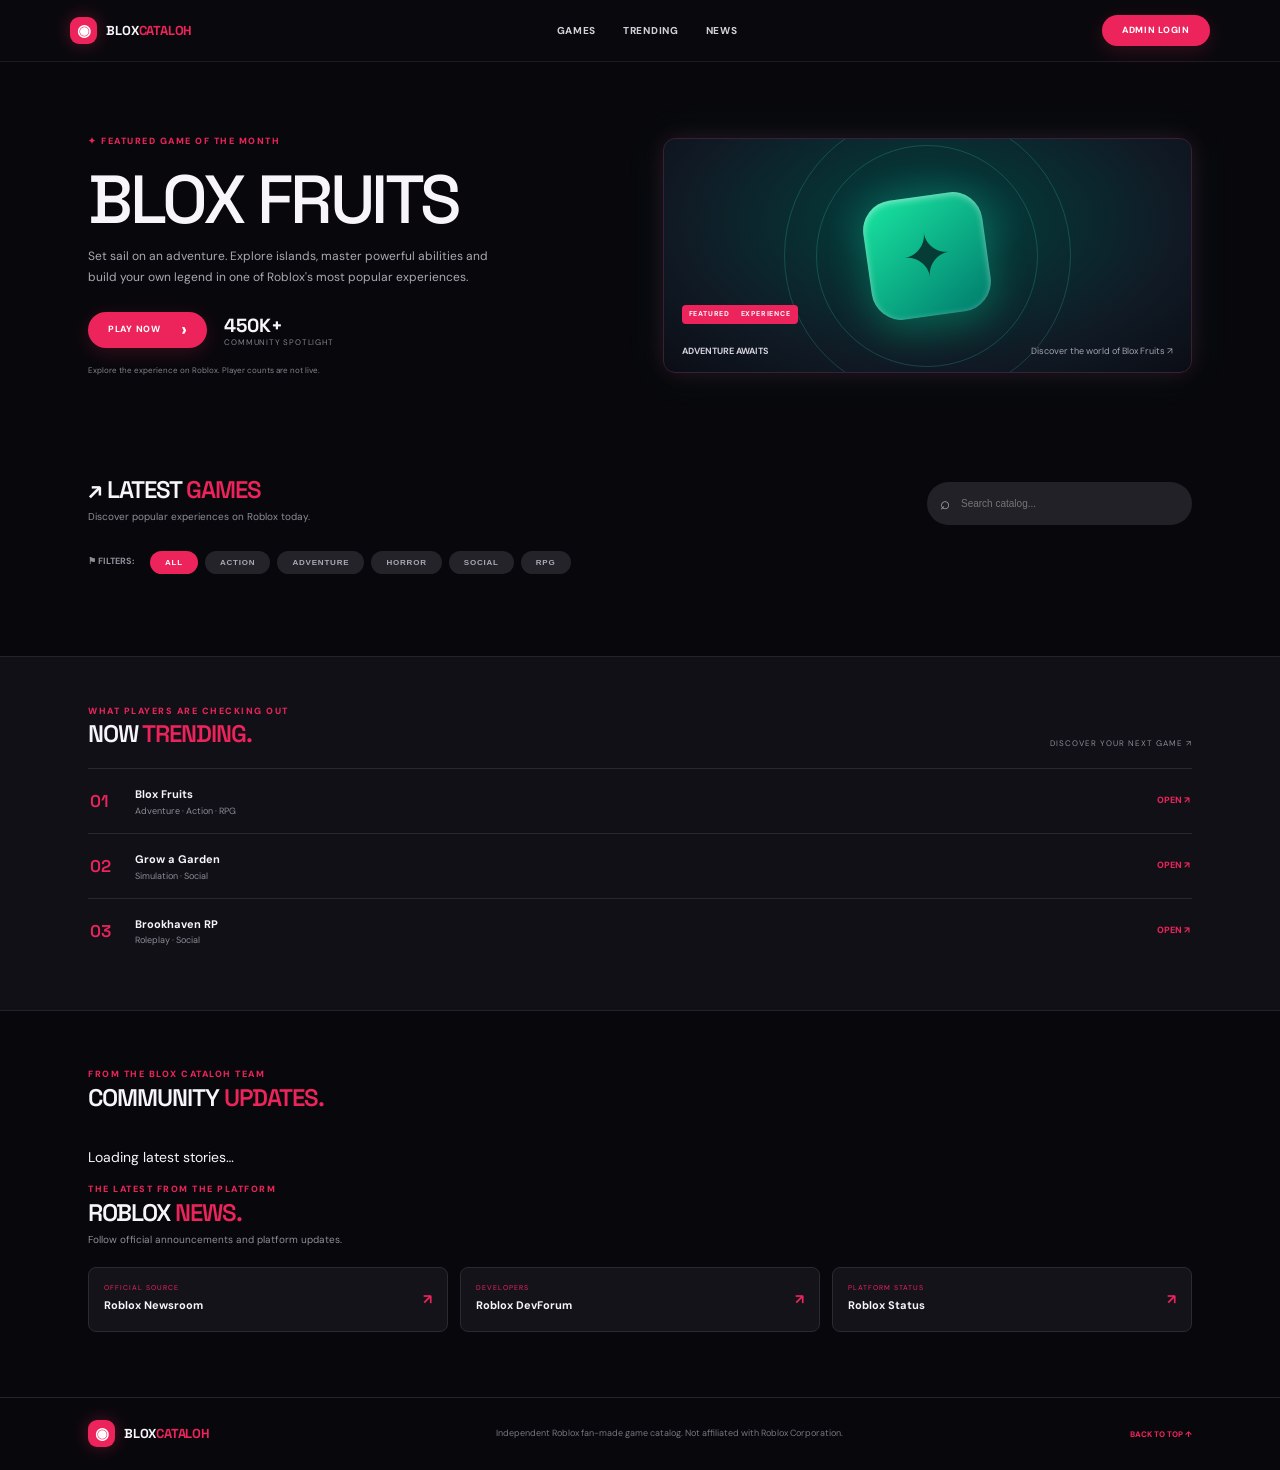
==== commit d33afd8b: "Add live articles area to public Blox Cataloh" ====
--- a/index.html
+++ b/index.html
@@ -4,5 +4,5 @@
 <main id="home"><section class="hero wrap"><div class="hero-copy"><div class="eyebrow">✦ FEATURED GAME OF THE MONTH</div><h1>BLOX FRUITS</h1><p>Set sail on an adventure. Explore islands, master powerful abilities and build your own legend in one of Roblox's most popular experiences.</p><div class="hero-actions"><a class="play" href="https://www.roblox.com/games/2753915549/Blox-Fruits" target="_blank" rel="noopener">PLAY NOW <span>›</span></a><div class="players"><strong>450K+</strong><small>COMMUNITY SPOTLIGHT</small></div></div><small class="disclaimer">Explore the experience on Roblox. Player counts are not live.</small></div><a class="feature-art" href="https://www.roblox.com/games/2753915549/Blox-Fruits" target="_blank" rel="noopener" aria-label="Explore Blox Fruits"><span class="art-tag">FEATURED　 EXPERIENCE</span><div class="orb">✦</div><div class="feature-caption"><b>ADVENTURE AWAITS</b><span>Discover the world of Blox Fruits ↗</span></div></a></section>
 <section class="catalog wrap" id="games"><div class="section-head"><div><h2>↗ LATEST <span>GAMES</span></h2><p>Discover popular experiences on Roblox today.</p></div><label class="search">⌕ <input id="search" type="search" placeholder="Search catalog..." aria-label="Search catalog"></label></div><div class="filter-row"><span class="filter-label">⚑ FILTERS:</span><div id="filters"><button class="filter active" data-filter="All">ALL</button><button class="filter" data-filter="Action">ACTION</button><button class="filter" data-filter="Adventure">ADVENTURE</button><button class="filter" data-filter="Horror">HORROR</button><button class="filter" data-filter="Social">SOCIAL</button><button class="filter" data-filter="RPG">RPG</button></div></div><div class="games-grid" id="gamesGrid"></div><p class="empty" id="empty" hidden>No games found. Try another search or filter.</p></section>
 <section class="trending" id="trending"><div class="wrap"><div class="section-title"><div><div class="eyebrow">WHAT PLAYERS ARE CHECKING OUT</div><h2>NOW <span>TRENDING.</span></h2></div><span class="section-count">DISCOVER YOUR NEXT GAME ↗</span></div><div class="trend-row"><div class="trend-number">01</div><div><b>Blox Fruits</b><small>Adventure · Action · RPG</small></div><a href="https://www.roblox.com/games/2753915549/Blox-Fruits" target="_blank" rel="noopener">OPEN ↗</a></div><div class="trend-row"><div class="trend-number">02</div><div><b>Grow a Garden</b><small>Simulation · Social</small></div><a href="https://www.roblox.com/games/126884695634066/Grow-a-Garden" target="_blank" rel="noopener">OPEN ↗</a></div><div class="trend-row"><div class="trend-number">03</div><div><b>Brookhaven RP</b><small>Roleplay · Social</small></div><a href="https://www.roblox.com/games/4924922222/Brookhaven-RP" target="_blank" rel="noopener">OPEN ↗</a></div></div></section>
-<section class="news wrap" id="news"><div class="section-title"><div><div class="eyebrow">THE LATEST FROM THE PLATFORM</div><h2>ROBLOX <span>NEWS.</span></h2><p>Follow official announcements and platform updates.</p></div></div><div class="news-links"><a href="https://corp.roblox.com/newsroom" target="_blank" rel="noopener"><span><small>OFFICIAL SOURCE</small><b>Roblox Newsroom</b></span><strong>↗</strong></a><a href="https://devforum.roblox.com/" target="_blank" rel="noopener"><span><small>DEVELOPERS</small><b>Roblox DevForum</b></span><strong>↗</strong></a><a href="https://status.roblox.com/" target="_blank" rel="noopener"><span><small>PLATFORM STATUS</small><b>Roblox Status</b></span><strong>↗</strong></a></div></section></main>
+<section class="news wrap" id="news"><div class="section-title"><div><div class="eyebrow">FROM THE BLOX CATALOH TEAM</div><h2>COMMUNITY <span>UPDATES.</span></h2></div></div><div id="articlesFeed" class="news-links"><p>Loading latest stories…</p></div><div class="section-title"><div><div class="eyebrow">THE LATEST FROM THE PLATFORM</div><h2>ROBLOX <span>NEWS.</span></h2><p>Follow official announcements and platform updates.</p></div></div><div class="news-links"><a href="https://corp.roblox.com/newsroom" target="_blank" rel="noopener"><span><small>OFFICIAL SOURCE</small><b>Roblox Newsroom</b></span><strong>↗</strong></a><a href="https://devforum.roblox.com/" target="_blank" rel="noopener"><span><small>DEVELOPERS</small><b>Roblox DevForum</b></span><strong>↗</strong></a><a href="https://status.roblox.com/" target="_blank" rel="noopener"><span><small>PLATFORM STATUS</small><b>Roblox Status</b></span><strong>↗</strong></a></div></section></main>
 <footer><a class="brand" href="#home"><span class="brand-mark">◉</span><span>BLOX<span class="pink">CATALOH</span></span></a><p>Independent Roblox fan-made game catalog. Not affiliated with Roblox Corporation.</p><a href="#home">BACK TO TOP ↑</a></footer><script type="module" src="app.js"></script></body></html>
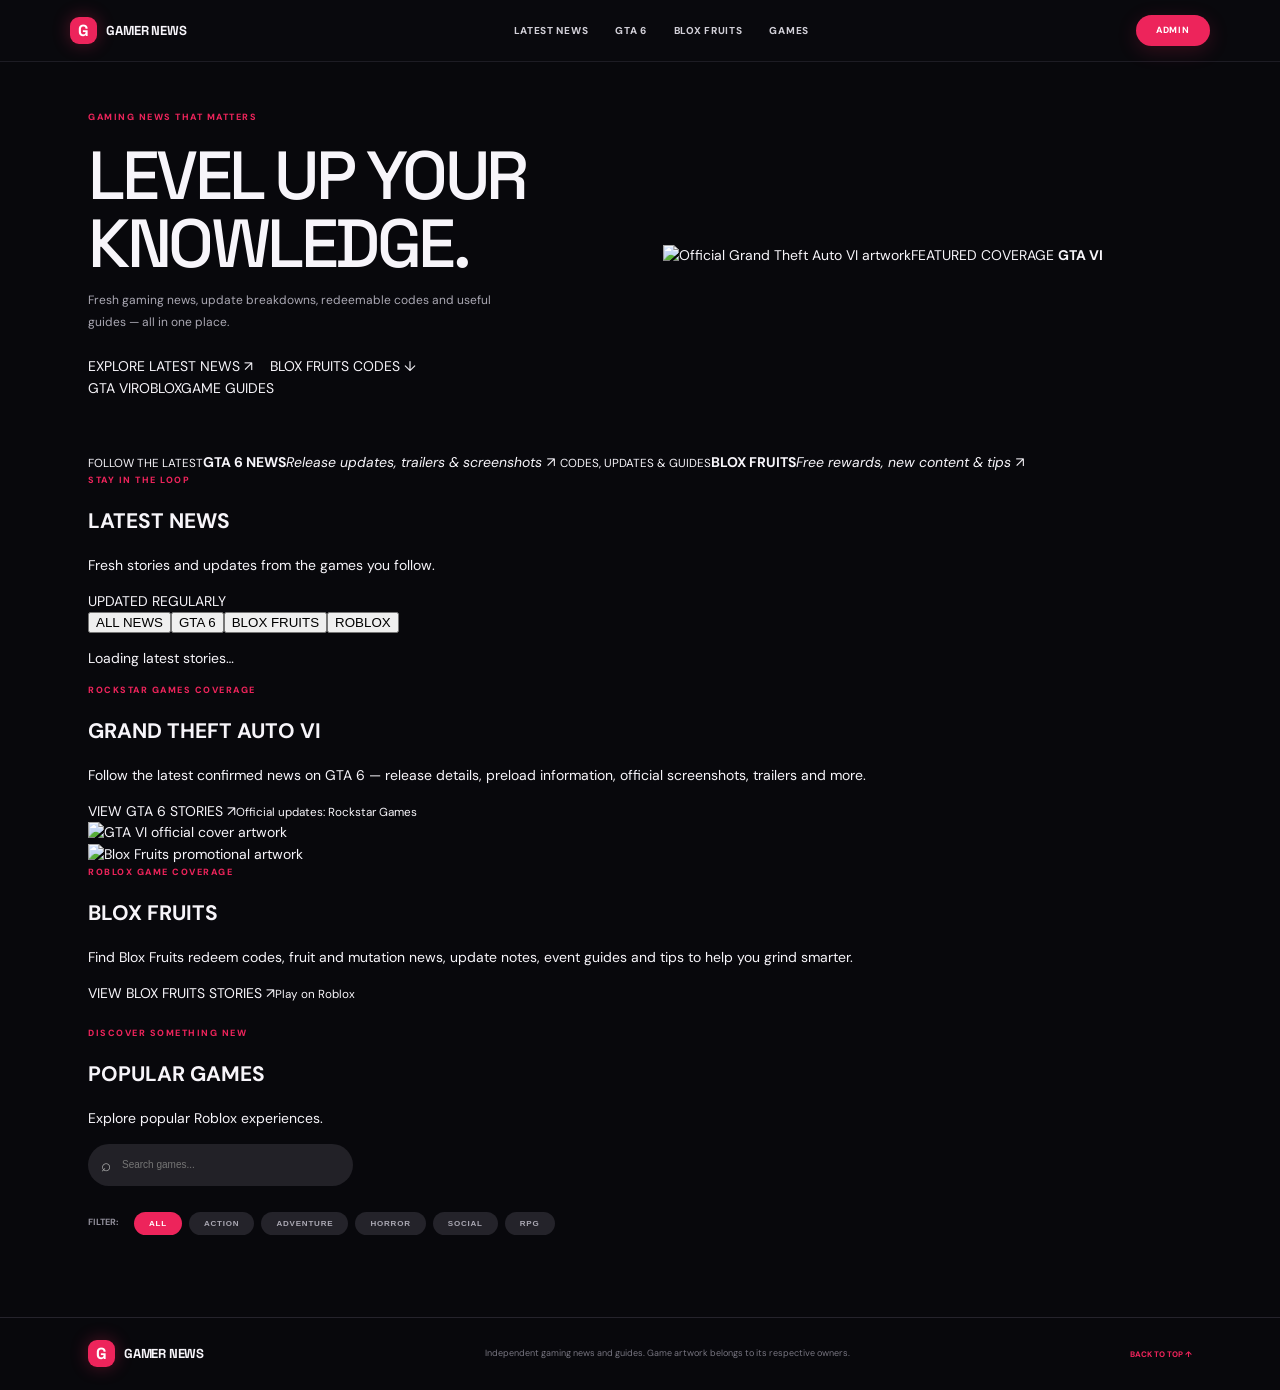
==== commit b520114b: "Redesign homepage as Gamer News" ====
--- a/index.html
+++ b/index.html
@@ -1,8 +1,30 @@
 <!doctype html>
-<html lang="en"><head><meta charset="utf-8"><meta name="viewport" content="width=device-width,initial-scale=1"><meta name="theme-color" content="#08080c"><meta name="description" content="Blox Cataloh — discover Roblox games, trending experiences and updates."><title>Blox Cataloh — Roblox Game Catalog</title><link rel="preconnect" href="https://fonts.googleapis.com"><link href="https://fonts.googleapis.com/css2?family=DM+Sans:wght@400;500;600;700;800&family=Space+Grotesk:wght@500;600;700&display=swap" rel="stylesheet"><link rel="stylesheet" href="style.css"><style>.game-cover img{width:100%;height:100%;object-fit:cover;display:block}.game-cover{overflow:hidden}</style></head>
-<body><header class="topbar"><a class="brand" href="#home"><span class="brand-mark">◉</span><span>BLOX<span class="pink">CATALOH</span></span></a><button class="menu" id="menuBtn" aria-label="Menu">☰</button><nav id="nav"><a href="#games">GAMES</a><a href="#trending">TRENDING</a><a href="#news">NEWS</a></nav><a class="sign" href="/admin.html">ADMIN LOGIN</a></header>
-<main id="home"><section class="hero wrap"><div class="hero-copy"><div class="eyebrow">✦ FEATURED GAME OF THE MONTH</div><h1>BLOX FRUITS</h1><p>Set sail on an adventure. Explore islands, master powerful abilities and build your own legend in one of Roblox's most popular experiences.</p><div class="hero-actions"><a class="play" href="https://www.roblox.com/games/2753915549/Blox-Fruits" target="_blank" rel="noopener">PLAY NOW <span>›</span></a><div class="players"><strong>450K+</strong><small>COMMUNITY SPOTLIGHT</small></div></div><small class="disclaimer">Explore the experience on Roblox. Player counts are not live.</small></div><a class="feature-art" href="https://www.roblox.com/games/2753915549/Blox-Fruits" target="_blank" rel="noopener" aria-label="Explore Blox Fruits"><span class="art-tag">FEATURED　 EXPERIENCE</span><div class="orb">✦</div><div class="feature-caption"><b>ADVENTURE AWAITS</b><span>Discover the world of Blox Fruits ↗</span></div></a></section>
-<section class="catalog wrap" id="games"><div class="section-head"><div><h2>↗ LATEST <span>GAMES</span></h2><p>Discover popular experiences on Roblox today.</p></div><label class="search">⌕ <input id="search" type="search" placeholder="Search catalog..." aria-label="Search catalog"></label></div><div class="filter-row"><span class="filter-label">⚑ FILTERS:</span><div id="filters"><button class="filter active" data-filter="All">ALL</button><button class="filter" data-filter="Action">ACTION</button><button class="filter" data-filter="Adventure">ADVENTURE</button><button class="filter" data-filter="Horror">HORROR</button><button class="filter" data-filter="Social">SOCIAL</button><button class="filter" data-filter="RPG">RPG</button></div></div><div class="games-grid" id="gamesGrid"></div><p class="empty" id="empty" hidden>No games found. Try another search or filter.</p></section>
-<section class="trending" id="trending"><div class="wrap"><div class="section-title"><div><div class="eyebrow">WHAT PLAYERS ARE CHECKING OUT</div><h2>NOW <span>TRENDING.</span></h2></div><span class="section-count">DISCOVER YOUR NEXT GAME ↗</span></div><div class="trend-row"><div class="trend-number">01</div><div><b>Blox Fruits</b><small>Adventure · Action · RPG</small></div><a href="https://www.roblox.com/games/2753915549/Blox-Fruits" target="_blank" rel="noopener">OPEN ↗</a></div><div class="trend-row"><div class="trend-number">02</div><div><b>Grow a Garden</b><small>Simulation · Social</small></div><a href="https://www.roblox.com/games/126884695634066/Grow-a-Garden" target="_blank" rel="noopener">OPEN ↗</a></div><div class="trend-row"><div class="trend-number">03</div><div><b>Brookhaven RP</b><small>Roleplay · Social</small></div><a href="https://www.roblox.com/games/4924922222/Brookhaven-RP" target="_blank" rel="noopener">OPEN ↗</a></div></div></section>
-<section class="news wrap" id="news"><div class="section-title"><div><div class="eyebrow">FROM THE BLOX CATALOH TEAM</div><h2>COMMUNITY <span>UPDATES.</span></h2></div></div><div id="articlesFeed" class="news-links"><p>Loading latest stories…</p></div><div class="section-title"><div><div class="eyebrow">THE LATEST FROM THE PLATFORM</div><h2>ROBLOX <span>NEWS.</span></h2><p>Follow official announcements and platform updates.</p></div></div><div class="news-links"><a href="https://corp.roblox.com/newsroom" target="_blank" rel="noopener"><span><small>OFFICIAL SOURCE</small><b>Roblox Newsroom</b></span><strong>↗</strong></a><a href="https://devforum.roblox.com/" target="_blank" rel="noopener"><span><small>DEVELOPERS</small><b>Roblox DevForum</b></span><strong>↗</strong></a><a href="https://status.roblox.com/" target="_blank" rel="noopener"><span><small>PLATFORM STATUS</small><b>Roblox Status</b></span><strong>↗</strong></a></div></section></main>
-<footer><a class="brand" href="#home"><span class="brand-mark">◉</span><span>BLOX<span class="pink">CATALOH</span></span></a><p>Independent Roblox fan-made game catalog. Not affiliated with Roblox Corporation.</p><a href="#home">BACK TO TOP ↑</a></footer><script type="module" src="app.js"></script></body></html>+<html lang="en">
+<head>
+<meta charset="utf-8"><meta name="viewport" content="width=device-width,initial-scale=1">
+<meta name="theme-color" content="#ffffff">
+<meta name="description" content="Gamer News — the latest GTA 6 news, Blox Fruits updates, codes, guides and gaming stories.">
+<title>Gamer News — Gaming Updates, Codes & Guides</title>
+<link rel="preconnect" href="https://fonts.googleapis.com"><link rel="preconnect" href="https://fonts.gstatic.com" crossorigin>
+<link href="https://fonts.googleapis.com/css2?family=DM+Sans:wght@400;500;600;700;800&family=Space+Grotesk:wght@500;600;700&display=swap" rel="stylesheet">
+<link rel="stylesheet" href="style.css">
+</head>
+<body>
+<header class="topbar"><a class="brand" href="#home"><span class="brand-mark">G</span><span>GAMER <b>NEWS</b></span></a><button class="menu" id="menuBtn" aria-label="Open menu">☰</button><nav id="nav"><a href="#latest">LATEST NEWS</a><a href="#gta">GTA 6</a><a href="#blox">BLOX FRUITS</a><a href="#games">GAMES</a></nav><a class="sign" href="/admin.html">ADMIN</a></header>
+<main id="home">
+<section class="hero wrap">
+<div class="hero-copy"><div class="eyebrow"><span class="live-dot"></span> GAMING NEWS THAT MATTERS</div><h1>LEVEL UP YOUR <span>KNOWLEDGE.</span></h1><p>Fresh gaming news, update breakdowns, redeemable codes and useful guides — all in one place.</p><div class="hero-actions"><a class="primary-btn" href="#latest">EXPLORE LATEST NEWS <span>↗</span></a><a class="text-btn" href="#blox">BLOX FRUITS CODES ↓</a></div><div class="hero-meta"><span>GTA VI</span><i></i><span>ROBLOX</span><i></i><span>GAME GUIDES</span></div></div>
+<a class="hero-art" href="#gta" aria-label="Read GTA 6 news"><img src="https://media-rockstargames-com.akamaized.net/mfe6/prod/__common/img/f7eab33a4989ce5f0cd89c70723909b3.jpg" alt="Official Grand Theft Auto VI artwork"><span class="hero-art-label">FEATURED COVERAGE <b>GTA VI</b></span></a>
+</section>
+<section class="quick-links wrap">
+<a class="quick-card gta-quick" href="#gta"><img src="https://media-rockstargames-com.akamaized.net/mfe6/prod/__common/img/f7eab33a4989ce5f0cd89c70723909b3.jpg" alt=""><span><small>FOLLOW THE LATEST</small><b>GTA 6 NEWS</b><em>Release updates, trailers & screenshots ↗</em></span></a>
+<a class="quick-card blox-quick" href="#blox"><img src="https://yupgames.io/_next/image?q=75&url=https%3A%2F%2Fs3.growsolutions.tech%2Fyupgames%2Fgames%2Fimages%2F1771909959321-Blox+Fruits.jpg&w=1080" alt=""><span><small>CODES, UPDATES & GUIDES</small><b>BLOX FRUITS</b><em>Free rewards, new content & tips ↗</em></span></a>
+</section>
+<section class="news-section wrap" id="latest"><div class="section-heading"><div><div class="eyebrow">STAY IN THE LOOP</div><h2>LATEST <span>NEWS</span></h2><p>Fresh stories and updates from the games you follow.</p></div><span class="section-note">UPDATED REGULARLY</span></div><div class="topic-tabs" id="topicTabs"><button class="topic active" data-topic="All">ALL NEWS</button><button class="topic" data-topic="Grand Theft Auto VI">GTA 6</button><button class="topic" data-topic="Blox Fruits">BLOX FRUITS</button><button class="topic" data-topic="Roblox">ROBLOX</button></div><div id="articlesFeed" class="articles-grid"><p class="muted">Loading latest stories…</p></div></section>
+<section class="spotlight-section" id="gta"><div class="wrap spotlight gta-spotlight"><div><div class="eyebrow">ROCKSTAR GAMES COVERAGE</div><h2>GRAND THEFT <span>AUTO VI</span></h2><p>Follow the latest confirmed news on GTA 6 — release details, preload information, official screenshots, trailers and more.</p><a class="primary-btn" href="#latest" data-jump-topic="Grand Theft Auto VI">VIEW GTA 6 STORIES ↗</a><small>Official updates: <a href="https://www.rockstargames.com/VI" target="_blank" rel="noopener">Rockstar Games</a></small></div><img src="https://media-rockstargames-com.akamaized.net/mfe6/prod/__common/img/f7eab33a4989ce5f0cd89c70723909b3.jpg" alt="GTA VI official cover artwork"></div></section>
+<section class="spotlight-section blox-section" id="blox"><div class="wrap spotlight blox-spotlight"><img src="https://yupgames.io/_next/image?q=75&url=https%3A%2F%2Fs3.growsolutions.tech%2Fyupgames%2Fgames%2Fimages%2F1771909959321-Blox+Fruits.jpg&w=1080" alt="Blox Fruits promotional artwork"><div><div class="eyebrow">ROBLOX GAME COVERAGE</div><h2>BLOX <span>FRUITS</span></h2><p>Find Blox Fruits redeem codes, fruit and mutation news, update notes, event guides and tips to help you grind smarter.</p><a class="primary-btn" href="#latest" data-jump-topic="Blox Fruits">VIEW BLOX FRUITS STORIES ↗</a><small>Play on <a href="https://www.roblox.com/games/2753915549/Blox-Fruits" target="_blank" rel="noopener">Roblox</a></small></div></div></section>
+<section class="catalog wrap" id="games"><div class="section-heading"><div><div class="eyebrow">DISCOVER SOMETHING NEW</div><h2>POPULAR <span>GAMES</span></h2><p>Explore popular Roblox experiences.</p></div><label class="search">⌕ <input id="search" type="search" placeholder="Search games..." aria-label="Search games"></label></div><div class="filter-row"><span class="filter-label">FILTER:</span><div id="filters"><button class="filter active" data-filter="All">ALL</button><button class="filter" data-filter="Action">ACTION</button><button class="filter" data-filter="Adventure">ADVENTURE</button><button class="filter" data-filter="Horror">HORROR</button><button class="filter" data-filter="Social">SOCIAL</button><button class="filter" data-filter="RPG">RPG</button></div></div><div class="games-grid" id="gamesGrid"></div><p class="empty" id="empty" hidden>No games found. Try another search or filter.</p></section>
+</main>
+<footer><a class="brand" href="#home"><span class="brand-mark">G</span><span>GAMER <b>NEWS</b></span></a><p>Independent gaming news and guides. Game artwork belongs to its respective owners.</p><a href="#home">BACK TO TOP ↑</a></footer>
+<script type="module" src="app.js"></script>
+</body></html>
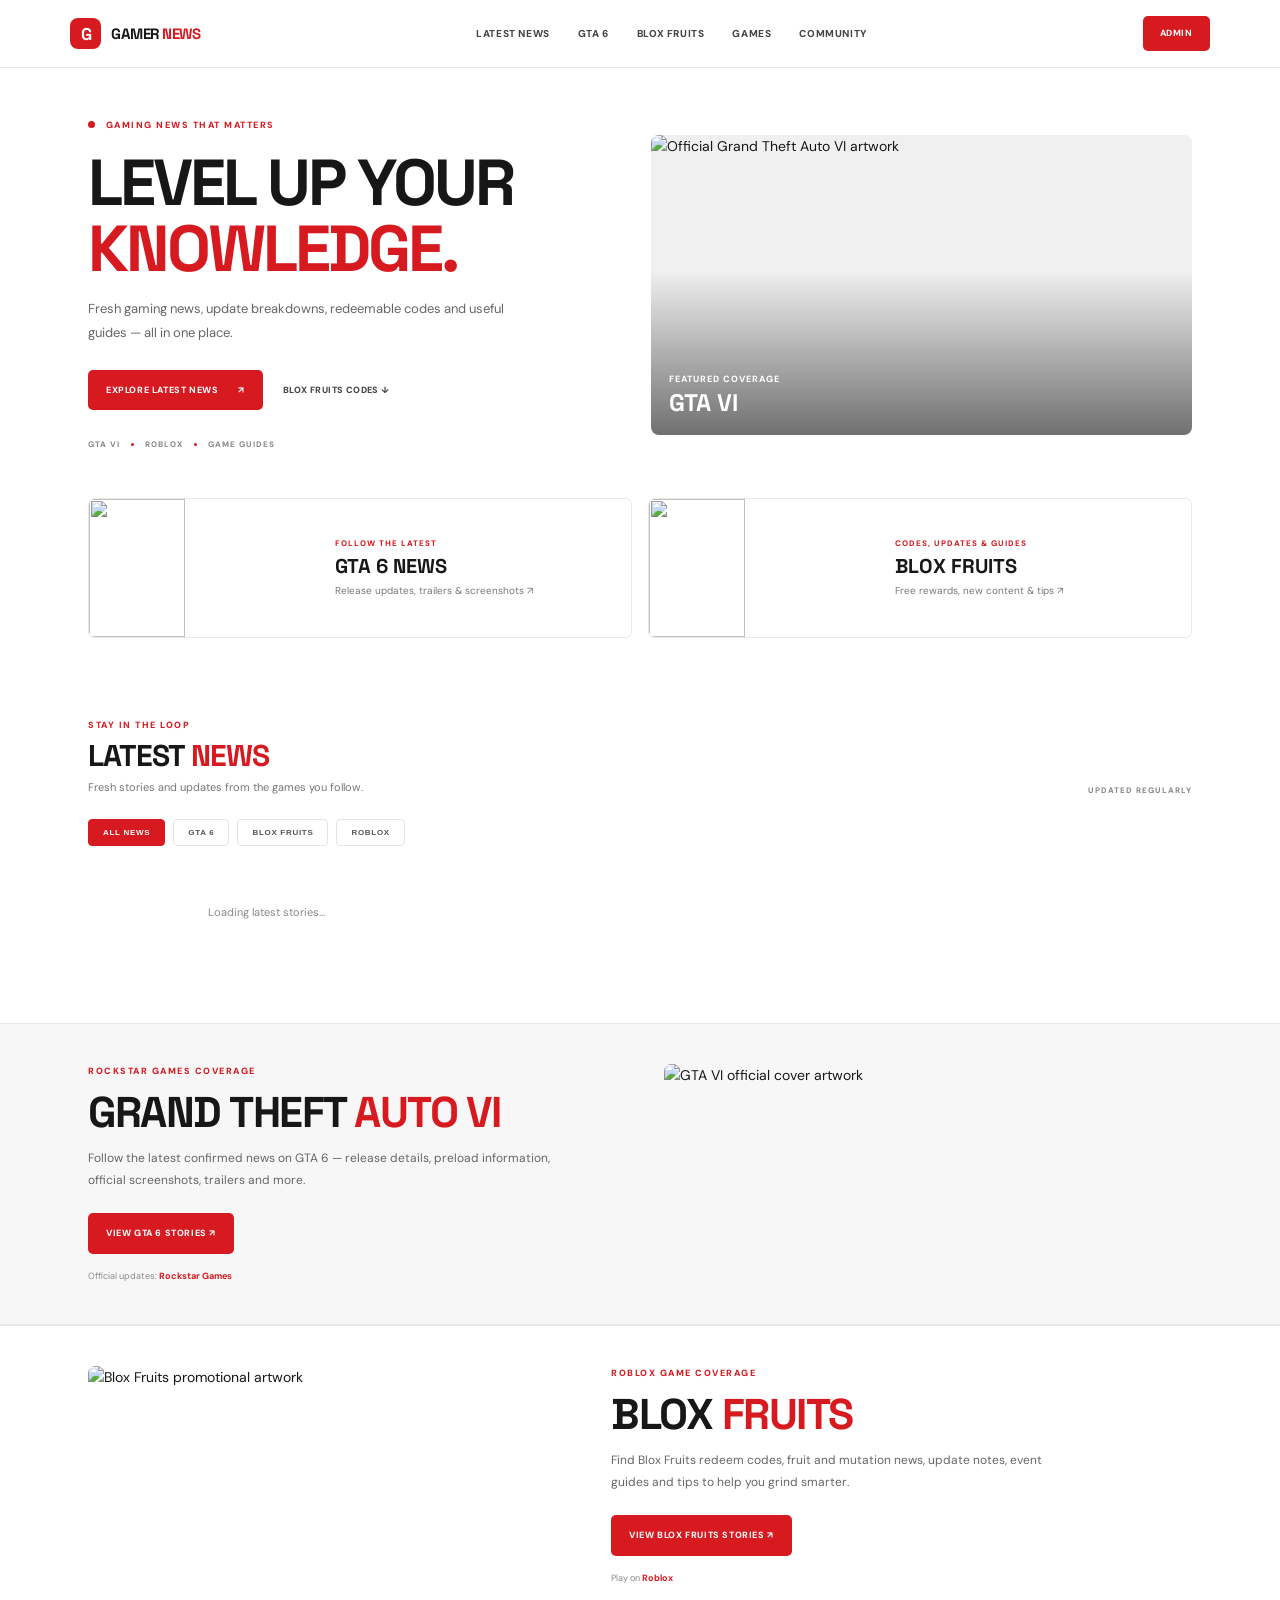
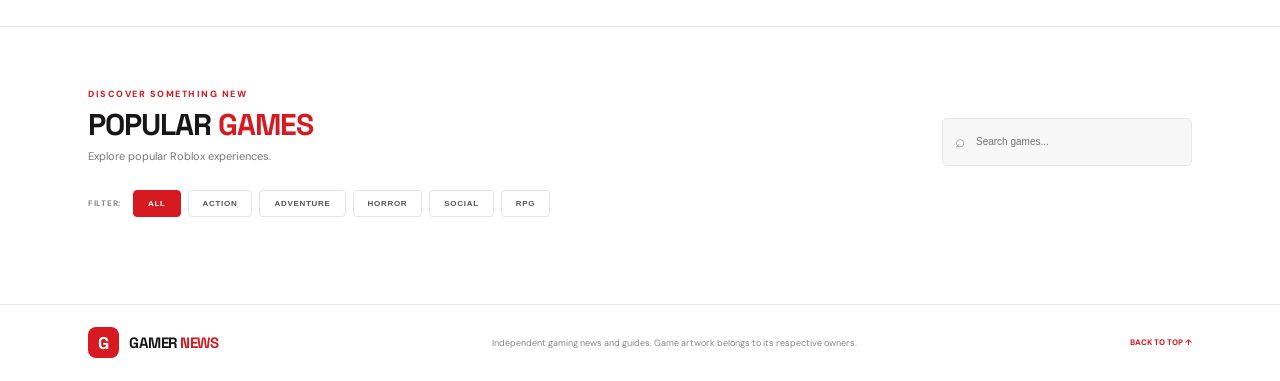
==== commit 522b4e6c: "Add community and giveaways navigation" ====
--- a/index.html
+++ b/index.html
@@ -10,7 +10,7 @@
 <link rel="stylesheet" href="style.css">
 </head>
 <body>
-<header class="topbar"><a class="brand" href="#home"><span class="brand-mark">G</span><span>GAMER <b>NEWS</b></span></a><button class="menu" id="menuBtn" aria-label="Open menu">☰</button><nav id="nav"><a href="#latest">LATEST NEWS</a><a href="#gta">GTA 6</a><a href="#blox">BLOX FRUITS</a><a href="#games">GAMES</a></nav><a class="sign" href="/admin.html">ADMIN</a></header>
+<header class="topbar"><a class="brand" href="#home"><span class="brand-mark">G</span><span>GAMER <b>NEWS</b></span></a><button class="menu" id="menuBtn" aria-label="Open menu">☰</button><nav id="nav"><a href="#latest">LATEST NEWS</a><a href="#gta">GTA 6</a><a href="#blox">BLOX FRUITS</a><a href="#games">GAMES</a><a href="/community.html">COMMUNITY</a></nav><a class="sign" href="/admin.html">ADMIN</a></header>
 <main id="home">
 <section class="hero wrap">
 <div class="hero-copy"><div class="eyebrow"><span class="live-dot"></span> GAMING NEWS THAT MATTERS</div><h1>LEVEL UP YOUR <span>KNOWLEDGE.</span></h1><p>Fresh gaming news, update breakdowns, redeemable codes and useful guides — all in one place.</p><div class="hero-actions"><a class="primary-btn" href="#latest">EXPLORE LATEST NEWS <span>↗</span></a><a class="text-btn" href="#blox">BLOX FRUITS CODES ↓</a></div><div class="hero-meta"><span>GTA VI</span><i></i><span>ROBLOX</span><i></i><span>GAME GUIDES</span></div></div>
--- a/style.css
+++ b/style.css
@@ -1 +1 @@
-:root{--bg:#08080c;--panel:#15151c;--muted:#92919d;--line:#272630;--pink:#ed245b;--white:#f7f5fa;--font:'DM Sans',Arial,sans-serif;--display:'Space Grotesk',Arial,sans-serif}*{box-sizing:border-box}html{scroll-behavior:smooth;scroll-padding-top:75px}body{margin:0;background:var(--bg);color:var(--white);font:14px/1.55 var(--font)}a{color:inherit;text-decoration:none}.topbar{height:62px;padding:0 max(calc((100% - 1160px)/2),5.5%);display:flex;align-items:center;justify-content:space-between;border-bottom:1px solid #1d1c24;background:#09090d;position:sticky;top:0;z-index:10}.brand{display:flex;align-items:center;gap:9px;font:800 13px var(--display);letter-spacing:-.2px}.brand-mark{width:27px;height:27px;border-radius:9px;background:var(--pink);display:grid;place-items:center;color:white;font-size:16px;box-shadow:0 0 18px #ed245b55}.pink{color:var(--pink)}nav{display:flex;gap:27px}nav a{font-size:10px;font-weight:800;letter-spacing:.7px;color:#d1cfd7}nav a:hover{color:var(--pink)}.sign,.play{background:var(--pink);color:white;border-radius:30px;padding:9px 20px;font-size:9px;font-weight:800;letter-spacing:.7px;box-shadow:0 5px 20px #ed245b30}.menu{display:none;background:none;border:0;color:white;font-size:22px}.wrap{max-width:1160px;padding:0 28px;margin:auto}.hero{min-height:390px;display:grid;grid-template-columns:1fr 1fr;align-items:center;gap:45px;padding-top:45px;padding-bottom:48px}.eyebrow{font-size:9px;letter-spacing:1.5px;color:var(--pink);font-weight:800}.hero h1{font:500 clamp(43px,6vw,68px)/1 var(--display);letter-spacing:-3.5px;margin:17px 0 12px}.hero-copy p{font-size:12px;color:#aaa8b3;max-width:430px;line-height:1.8}.hero-actions{display:flex;align-items:center;gap:17px;margin-top:23px}.play{display:inline-flex;align-items:center;gap:20px;padding:11px 20px}.play span{font-size:19px;line-height:10px}.players{display:flex;flex-direction:column;line-height:1.2}.players strong{font:700 19px var(--display)}.players small,.disclaimer{font-size:8px;color:#85838e;letter-spacing:.8px}.disclaimer{display:block;margin-top:16px;letter-spacing:0}.feature-art{height:235px;border:1px solid #3a2034;border-radius:12px;background:radial-gradient(ellipse at 50% 35%,#075b55 0,#073234 27%,#101a25 67%,#0b0d15 100%);box-shadow:0 0 22px #ed245b24,0 0 40px #13d8bf17;position:relative;display:flex;align-items:center;justify-content:center;overflow:hidden}.feature-art:before,.feature-art:after{content:'';position:absolute;width:220px;height:220px;border:1px solid #42e6d133;border-radius:50%}.feature-art:after{width:285px;height:285px}.orb{width:120px;height:120px;border-radius:30px;background:linear-gradient(145deg,#19e6a1,#007b6c);box-shadow:0 12px 40px #00d99b55,inset 0 2px 7px #ffffff77;display:grid;place-items:center;color:#053c35;font-size:60px;z-index:1;transform:rotate(-8deg)}.art-tag{position:absolute;left:18px;bottom:48px;z-index:2;background:var(--pink);border-radius:4px;padding:4px 7px;font-size:7px;font-weight:800;letter-spacing:.8px}.feature-caption{position:absolute;left:18px;right:18px;bottom:13px;z-index:2;display:flex;justify-content:space-between;gap:10px;font-size:9px;color:#d4d2dc}.feature-caption span{color:#a5a3b0}.catalog{padding-top:22px;padding-bottom:65px}.section-head,.section-title{display:flex;align-items:end;justify-content:space-between;gap:20px}.section-head h2,.section-title h2{font:600 24px var(--display);letter-spacing:-1px;margin:0}.section-head h2 span,.section-title h2 span{color:var(--pink)}.section-head p,.section-title p{font-size:10px;color:#8f8d99;margin:4px 0 0}.search{width:265px;background:#222127;border-radius:24px;padding:8px 13px;display:flex;gap:9px;color:#aaa;font-size:17px}.search input{background:none;border:0;outline:0;color:white;width:100%;font-size:10px}.filter-row{display:flex;align-items:center;gap:15px;margin:26px 0 17px}.filter-label{font-size:9px;color:#8f8d99;font-weight:800}#filters{display:flex;gap:7px;flex-wrap:wrap}.filter{border:0;border-radius:20px;padding:7px 15px;background:#24232a;color:#aaa8b3;font-size:8px;letter-spacing:.8px;font-weight:800;cursor:pointer}.filter.active,.filter:hover{background:var(--pink);color:white}.games-grid{display:grid;grid-template-columns:repeat(4,minmax(0,1fr));gap:14px}.game-card{background:#1a1920;border:1px solid #2a2832;border-radius:10px;overflow:hidden;transition:.2s}.game-card:hover{transform:translateY(-4px);border-color:#8c344f;box-shadow:0 12px 30px #0005}.game-cover{height:125px;position:relative;display:grid;place-items:center;overflow:hidden}.game-cover:before{content:'';position:absolute;width:130px;height:130px;border:1px solid #ffffff28;border-radius:32px;transform:rotate(35deg)}.game-cover:after{content:'';position:absolute;width:180px;height:180px;border:1px solid #ffffff18;border-radius:50%}.cover-symbol{font:700 44px var(--display);color:#ffffffdf;text-shadow:0 5px 20px #0008;z-index:1}.cover-tag{position:absolute;left:9px;top:9px;z-index:2;background:#08080caa;border:1px solid #ffffff22;border-radius:4px;padding:3px 6px;font-size:7px;font-weight:800;letter-spacing:.7px}.cover-action{background:linear-gradient(135deg,#174d58,#152f42 50%,#251b3a)}.cover-adventure{background:linear-gradient(135deg,#5c3c2c,#b17947 48%,#25223d)}.cover-social{background:linear-gradient(135deg,#236c82,#52a4ba 55%,#283f60)}.cover-horror{background:linear-gradient(135deg,#421b35,#171528 60%,#55234c)}.cover-farm{background:linear-gradient(135deg,#285c38,#74a65a 55%,#293b31)}.cover-rpg{background:linear-gradient(135deg,#493a7c,#9a6caa 55%,#1b294c)}.game-info{padding:10px 11px;display:flex;align-items:center;justify-content:space-between;gap:7px}.game-info b{font-size:10px;font-weight:700}.game-info small{display:block;color:#898693;font-size:8px;margin-top:3px}.game-info a{color:#aaa;font-size:12px}.empty{color:#aaa;text-align:center;padding:30px}.trending{background:#101016;border-top:1px solid #24222b;border-bottom:1px solid #24222b;padding:48px 0}.section-title{margin-bottom:19px}.section-count{font-size:8px;color:#8e8b99;letter-spacing:1px}.trend-row{display:grid;grid-template-columns:45px 1fr auto;align-items:center;padding:14px 2px;border-top:1px solid #292731}.trend-number{font:600 17px var(--display);color:var(--pink)}.trend-row b{font-size:11px}.trend-row small{display:block;color:#8e8b99;font-size:9px}.trend-row>a{font-size:9px;color:var(--pink);font-weight:800}.news{padding-top:57px;padding-bottom:65px}.news-links{display:grid;grid-template-columns:repeat(3,1fr);gap:12px;margin-top:20px}.news-links a{border:1px solid #2b2932;background:#14131a;border-radius:8px;padding:15px;display:flex;align-items:center;justify-content:space-between}.news-links a:hover{border-color:var(--pink)}.news-links small{display:block;color:var(--pink);font-size:7px;letter-spacing:1px}.news-links b{font-size:11px}.news-links strong{color:var(--pink)}footer{border-top:1px solid #25232c;padding:20px max(calc((100% - 1104px)/2),5.5%);display:flex;align-items:center;justify-content:space-between;gap:15px}footer p{color:#777580;font-size:9px}footer>a:last-child{font-size:8px;font-weight:800;color:var(--pink);white-space:nowrap}@media(max-width:760px){.topbar{padding:0 18px}.wrap{padding-left:18px;padding-right:18px}.hero{gap:25px}.games-grid{grid-template-columns:repeat(2,minmax(0,1fr))}.feature-art{height:210px}}@media(max-width:540px){.topbar{height:58px}.menu{display:block}nav{display:none;position:absolute;top:57px;left:0;right:0;background:#101016;padding:16px 20px;flex-direction:column;gap:15px;border-bottom:1px solid #292731}nav.open{display:flex}.sign{padding:8px 13px;font-size:8px}.hero{grid-template-columns:1fr;gap:25px;padding-top:38px;padding-bottom:32px}.hero h1{font-size:49px}.feature-art{height:190px}.catalog{padding-top:15px}.section-head{align-items:flex-start;flex-direction:column}.search{width:100%}.filter-row{align-items:flex-start;flex-direction:column;gap:9px}.filter{padding:7px 12px}.games-grid{gap:10px}.game-cover{height:105px}.game-info{padding:9px}.game-info b{font-size:9px}.section-title{align-items:flex-start;flex-direction:column}.news-links{grid-template-columns:1fr}.trend-row{grid-template-columns:35px 1fr auto}footer{align-items:flex-start;flex-direction:column;padding:20px}footer p{margin:0}}+:root{--red:#d71920;--red-dark:#b51219;--ink:#171717;--muted:#707070;--line:#e8e8e8;--soft:#f6f6f6;--white:#fff;--font:'DM Sans',Arial,sans-serif;--display:'Space Grotesk',Arial,sans-serif}*{box-sizing:border-box}html{scroll-behavior:smooth;scroll-padding-top:82px}body{margin:0;background:#fff;color:var(--ink);font:14px/1.6 var(--font)}a{color:inherit;text-decoration:none}.wrap{max-width:1160px;padding:0 28px;margin:auto}.topbar{height:68px;padding:0 max(calc((100% - 1160px)/2),5.5%);display:flex;align-items:center;justify-content:space-between;border-bottom:1px solid var(--line);background:#fff;position:sticky;top:0;z-index:20}.brand{display:flex;align-items:center;gap:10px;font:800 15px var(--display);letter-spacing:-.5px}.brand b{color:var(--red)}.brand-mark{width:31px;height:31px;border-radius:8px;background:var(--red);display:grid;place-items:center;color:#fff;font:700 17px var(--display)}nav{display:flex;gap:28px}nav a{font-size:10px;font-weight:800;letter-spacing:.6px;color:#444}nav a:hover{color:var(--red)}.sign,.primary-btn{background:var(--red);color:#fff;border-radius:5px;padding:10px 17px;font-size:9px;font-weight:800;letter-spacing:.6px}.sign:hover,.primary-btn:hover{background:var(--red-dark)}.menu{display:none;background:none;border:0;color:#111;font-size:22px}.hero{min-height:430px;display:grid;grid-template-columns:1fr 1.05fr;align-items:center;gap:48px;padding-top:48px;padding-bottom:45px}.eyebrow{font-size:9px;letter-spacing:1.5px;color:var(--red);font-weight:800}.live-dot{display:inline-block;width:7px;height:7px;border-radius:50%;background:var(--red);margin-right:7px}.hero h1{font:700 clamp(42px,5.5vw,65px)/1.02 var(--display);letter-spacing:-3px;margin:18px 0 14px;max-width:530px}.hero h1 span,.section-heading h2 span,.spotlight h2 span{color:var(--red)}.hero-copy>p{font-size:13px;color:#666;max-width:430px;line-height:1.9}.hero-actions{display:flex;align-items:center;gap:20px;margin-top:24px;flex-wrap:wrap}.primary-btn{display:inline-flex;align-items:center;gap:20px;padding:13px 18px}.text-btn{font-size:9px;font-weight:800;color:#444;letter-spacing:.4px}.text-btn:hover{color:var(--red)}.hero-meta{display:flex;align-items:center;gap:11px;margin-top:28px;color:#888;font-size:8px;letter-spacing:1px;font-weight:800}.hero-meta i{height:3px;width:3px;background:var(--red);border-radius:50%}.hero-art{height:300px;position:relative;display:block;border-radius:8px;overflow:hidden;background:#f0f0f0}.hero-art img{width:100%;height:100%;object-fit:cover;display:block}.hero-art:after{content:'';position:absolute;inset:45% 0 0;background:linear-gradient(transparent,#0008)}.hero-art-label{position:absolute;z-index:1;bottom:17px;left:18px;color:#fff;font-size:9px;letter-spacing:1px;font-weight:800}.hero-art-label b{display:block;font:700 24px var(--display);letter-spacing:0}.quick-links{display:grid;grid-template-columns:1fr 1fr;gap:16px;padding-bottom:55px}.quick-card{min-height:138px;display:flex;align-items:center;gap:18px;border:1px solid var(--line);border-radius:7px;overflow:hidden;background:#fff;transition:.2s}.quick-card:hover{border-color:var(--red);transform:translateY(-2px)}.quick-card img{width:42%;height:138px;object-fit:cover}.quick-card span{display:flex;flex-direction:column;gap:4px;padding:12px 12px 12px 0}.quick-card small{font-size:8px;letter-spacing:1px;color:var(--red);font-weight:800}.quick-card b{font:700 20px var(--display)}.quick-card em{font-style:normal;font-size:10px;color:#777}.news-section{padding-top:25px;padding-bottom:65px}.section-heading{display:flex;align-items:end;justify-content:space-between;gap:20px;margin-bottom:20px}.section-heading h2{font:700 30px var(--display);letter-spacing:-1px;margin:4px 0}.section-heading p{font-size:11px;color:#777;margin:0}.section-note{font-size:8px;letter-spacing:1px;color:#888;font-weight:800}.topic-tabs{display:flex;gap:8px;flex-wrap:wrap;margin:22px 0}.topic,.filter{border:1px solid #e5e5e5;border-radius:4px;padding:8px 14px;background:#fff;color:#555;font-size:8px;letter-spacing:.7px;font-weight:800;cursor:pointer}.topic.active,.topic:hover,.filter.active,.filter:hover{background:var(--red);border-color:var(--red);color:#fff}.articles-grid{display:grid;grid-template-columns:repeat(3,minmax(0,1fr));gap:18px}.article-card{border:1px solid var(--line);border-radius:7px;overflow:hidden;background:#fff;transition:.2s}.article-card:hover{box-shadow:0 8px 28px #0000000d;transform:translateY(-3px)}.article-image{height:175px;display:block;position:relative;background:#f1f1f1;overflow:hidden}.article-image img{width:100%;height:100%;object-fit:cover;display:block;transition:transform .3s}.article-card:hover .article-image img{transform:scale(1.04)}.article-image>span{display:grid;place-items:center;height:100%;font:700 22px var(--display);color:var(--red)}.article-image small{position:absolute;left:12px;bottom:11px;background:var(--red);color:#fff;padding:5px 8px;font-size:7px;letter-spacing:.6px;font-weight:800}.article-copy{padding:15px}.article-meta{font-size:8px;letter-spacing:.5px;color:var(--red);font-weight:800}.article-meta i{font-style:normal;color:#aaa}.article-copy h3{font:700 17px/1.3 var(--display);margin:9px 0}.article-copy h3 a:hover{color:var(--red)}.article-copy p{font-size:10px;color:#777;line-height:1.7;margin:0 0 14px}.read-more{font-size:8px;color:var(--red);font-weight:800;letter-spacing:.7px}.spotlight-section{background:#f7f7f7;border-top:1px solid var(--line);border-bottom:1px solid var(--line)}.spotlight{min-height:300px;display:grid;grid-template-columns:1fr 1fr;gap:48px;align-items:center;padding-top:40px;padding-bottom:40px}.spotlight h2{font:700 clamp(30px,4vw,43px)/1.1 var(--display);letter-spacing:-1.5px;margin:10px 0}.spotlight p{font-size:12px;color:#666;max-width:470px;line-height:1.8;margin-bottom:22px}.spotlight>img{width:100%;height:220px;object-fit:cover;border-radius:7px}.spotlight small{display:block;margin-top:15px;color:#888;font-size:9px}.spotlight small a{color:var(--red);font-weight:700}.blox-section{background:#fff}.blox-spotlight{grid-template-columns:.9fr 1.1fr}.catalog{padding-top:60px;padding-bottom:70px}.search{width:250px;background:#f7f7f7;border:1px solid var(--line);border-radius:5px;padding:9px 12px;display:flex;gap:9px;color:#999;font-size:17px}.search input{background:none;border:0;outline:0;color:#222;width:100%;font-size:10px}.filter-row{display:flex;align-items:center;gap:12px;margin:24px 0 17px}.filter-label{font-size:8px;color:#888;font-weight:800;letter-spacing:.7px}#filters{display:flex;gap:7px;flex-wrap:wrap}.games-grid{display:grid;grid-template-columns:repeat(4,minmax(0,1fr));gap:14px}.game-card{border:1px solid var(--line);border-radius:6px;overflow:hidden;transition:.2s}.game-card:hover{transform:translateY(-3px);border-color:#e3a0a2;box-shadow:0 8px 22px #0000000b}.game-cover{height:130px;position:relative;display:grid;place-items:center;overflow:hidden;background:#f1f1f1}.game-cover img{width:100%;height:100%;object-fit:cover;display:block}.cover-symbol{font:700 42px var(--display);color:var(--red)}.cover-tag{position:absolute;left:9px;top:9px;z-index:2;background:var(--red);color:white;border-radius:3px;padding:4px 6px;font-size:7px;font-weight:800}.game-info{padding:11px;display:flex;align-items:center;justify-content:space-between;gap:7px}.game-info b{font-size:10px}.game-info small{display:block;color:#888;font-size:8px;margin-top:3px}.game-info>span{color:var(--red)}.empty,.muted{color:#888;text-align:center;padding:25px;font-size:11px}footer{border-top:1px solid var(--line);padding:22px max(calc((100% - 1104px)/2),5.5%);display:flex;align-items:center;justify-content:space-between;gap:15px}footer p{color:#888;font-size:9px}footer>a:last-child{font-size:8px;font-weight:800;color:var(--red);white-space:nowrap}@media(max-width:760px){.topbar{padding:0 18px}.wrap{padding-left:18px;padding-right:18px}.hero{gap:25px}.articles-grid{grid-template-columns:repeat(2,minmax(0,1fr))}.games-grid{grid-template-columns:repeat(2,minmax(0,1fr))}.hero-art{height:240px}.quick-card img{width:38%}.quick-card b{font-size:17px}}@media(max-width:540px){.topbar{height:60px}.menu{display:block}nav{display:none;position:absolute;top:59px;left:0;right:0;background:#fff;padding:17px 20px;flex-direction:column;gap:16px;border-bottom:1px solid var(--line)}nav.open{display:flex}.sign{padding:8px 13px}.hero{grid-template-columns:1fr;gap:23px;padding-top:34px;padding-bottom:30px}.hero h1{font-size:47px}.hero-art{height:200px}.quick-links{grid-template-columns:1fr;gap:10px;padding-bottom:35px}.quick-card{min-height:115px}.quick-card img{height:115px}.section-heading{align-items:flex-start;flex-direction:column}.section-note{display:none}.articles-grid{grid-template-columns:1fr}.article-image{height:190px}.spotlight,.blox-spotlight{grid-template-columns:1fr;gap:22px;padding-top:32px;padding-bottom:32px}.blox-spotlight>img{order:2}.spotlight>img{height:190px}.search{width:100%}.filter-row{align-items:flex-start;flex-direction:column;gap:9px}.filter{padding:7px 12px}.games-grid{gap:10px}.game-cover{height:105px}.game-info{padding:9px}.game-info b{font-size:9px}footer{align-items:flex-start;flex-direction:column;padding:20px}footer p{margin:0}}
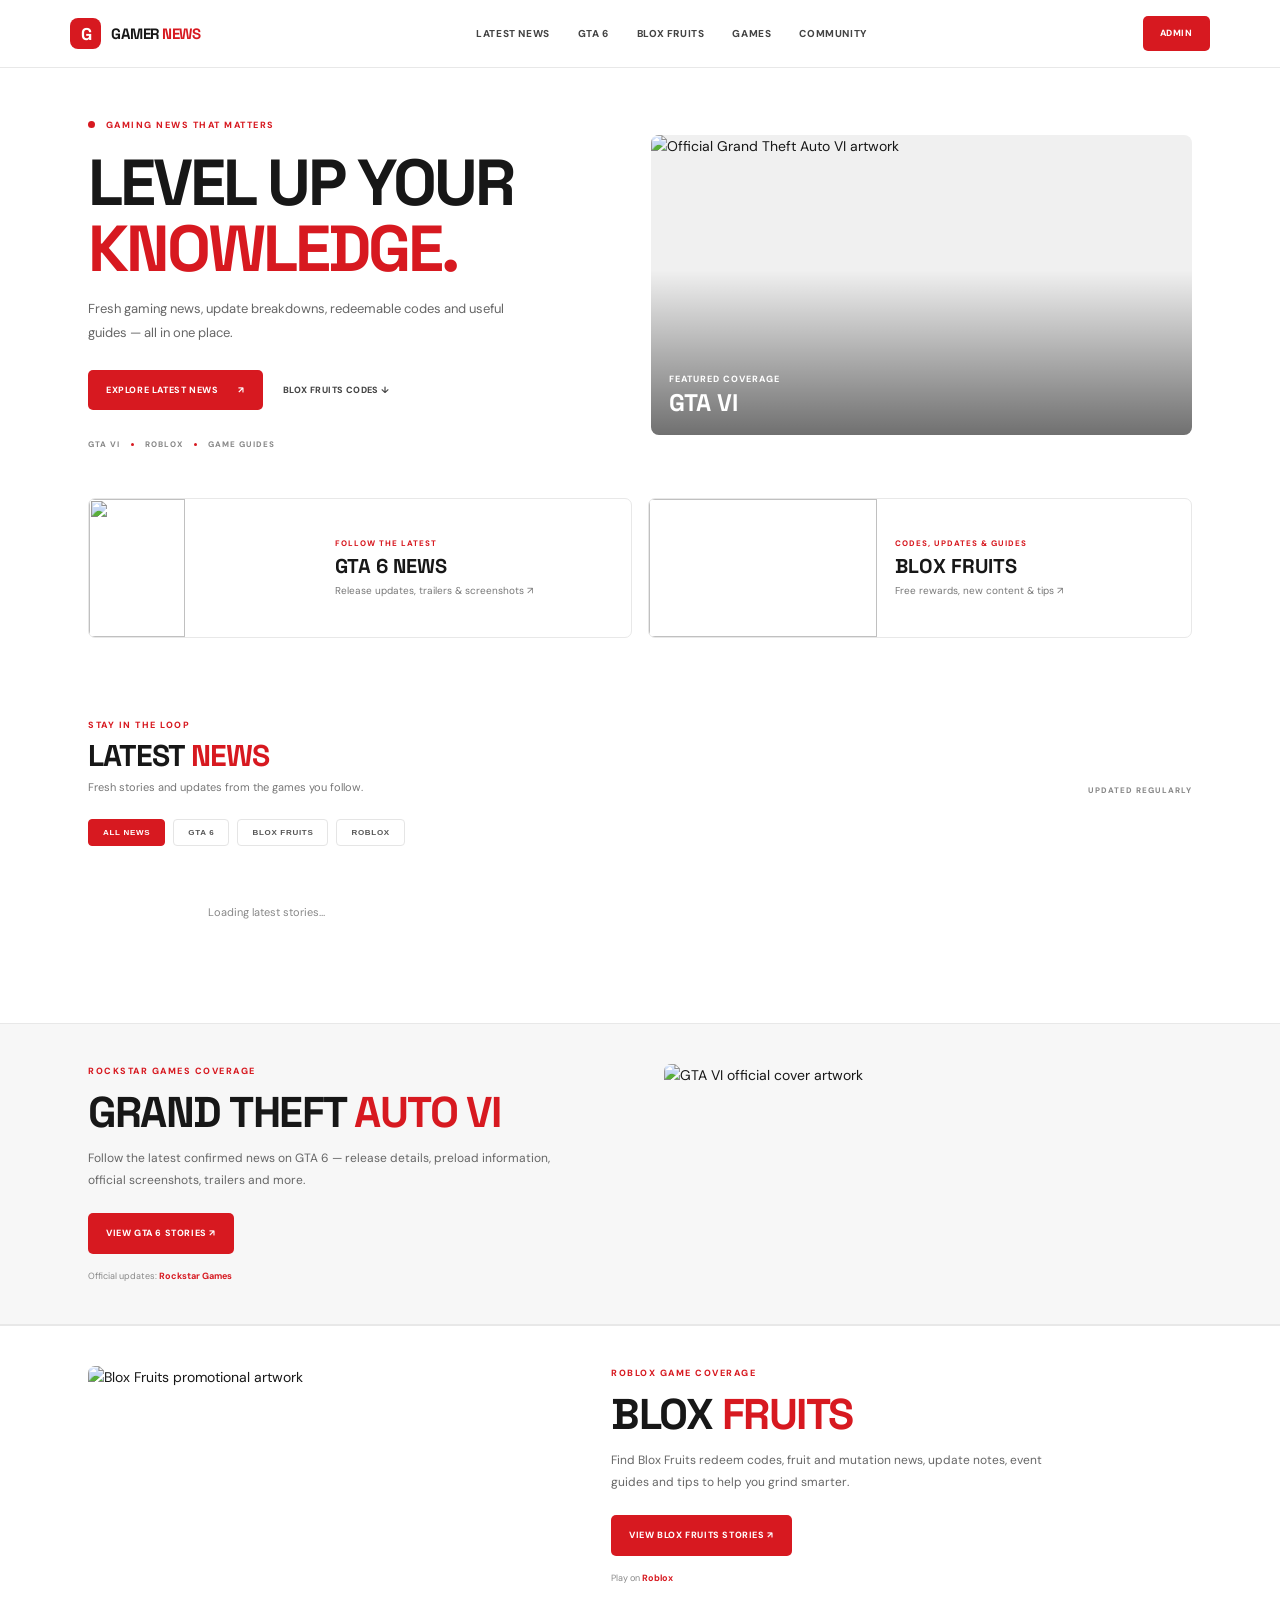
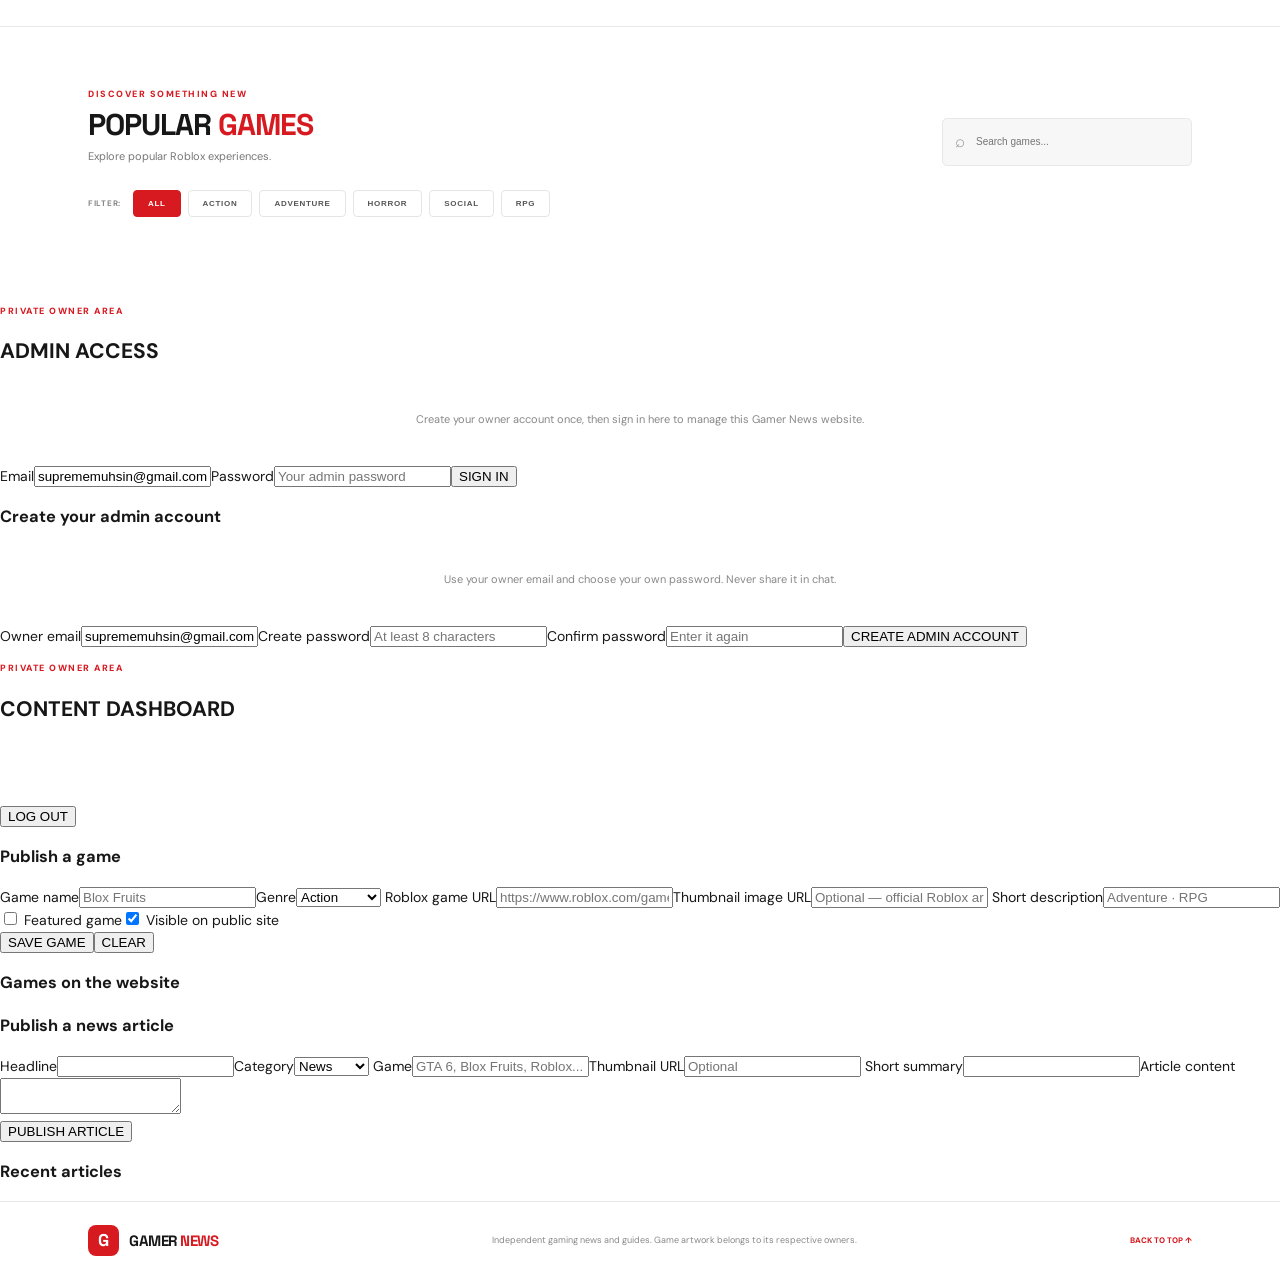
==== commit ee02e8ba: "Integrate owner control area into the main Gamer News website" ====
--- a/index.html
+++ b/index.html
@@ -10,7 +10,7 @@
 <link rel="stylesheet" href="style.css">
 </head>
 <body>
-<header class="topbar"><a class="brand" href="#home"><span class="brand-mark">G</span><span>GAMER <b>NEWS</b></span></a><button class="menu" id="menuBtn" aria-label="Open menu">☰</button><nav id="nav"><a href="#latest">LATEST NEWS</a><a href="#gta">GTA 6</a><a href="#blox">BLOX FRUITS</a><a href="#games">GAMES</a><a href="/community.html">COMMUNITY</a></nav><a class="sign" href="/admin.html">ADMIN</a></header>
+<header class="topbar"><a class="brand" href="#home"><span class="brand-mark">G</span><span>GAMER <b>NEWS</b></span></a><button class="menu" id="menuBtn" aria-label="Open menu">☰</button><nav id="nav"><a href="#latest">LATEST NEWS</a><a href="#gta">GTA 6</a><a href="#blox">BLOX FRUITS</a><a href="#games">GAMES</a><a href="/community.html">COMMUNITY</a></nav><a class="sign" href="#admin">ADMIN</a></header>
 <main id="home">
 <section class="hero wrap">
 <div class="hero-copy"><div class="eyebrow"><span class="live-dot"></span> GAMING NEWS THAT MATTERS</div><h1>LEVEL UP YOUR <span>KNOWLEDGE.</span></h1><p>Fresh gaming news, update breakdowns, redeemable codes and useful guides — all in one place.</p><div class="hero-actions"><a class="primary-btn" href="#latest">EXPLORE LATEST NEWS <span>↗</span></a><a class="text-btn" href="#blox">BLOX FRUITS CODES ↓</a></div><div class="hero-meta"><span>GTA VI</span><i></i><span>ROBLOX</span><i></i><span>GAME GUIDES</span></div></div>
@@ -18,13 +18,35 @@
 </section>
 <section class="quick-links wrap">
 <a class="quick-card gta-quick" href="#gta"><img src="https://media-rockstargames-com.akamaized.net/mfe6/prod/__common/img/f7eab33a4989ce5f0cd89c70723909b3.jpg" alt=""><span><small>FOLLOW THE LATEST</small><b>GTA 6 NEWS</b><em>Release updates, trailers & screenshots ↗</em></span></a>
-<a class="quick-card blox-quick" href="#blox"><img src="https://yupgames.io/_next/image?q=75&url=https%3A%2F%2Fs3.growsolutions.tech%2Fyupgames%2Fgames%2Fimages%2F1771909959321-Blox+Fruits.jpg&w=1080" alt=""><span><small>CODES, UPDATES & GUIDES</small><b>BLOX FRUITS</b><em>Free rewards, new content & tips ↗</em></span></a>
+<a class="quick-card blox-quick" href="#blox"><img data-roblox-place="2753915549" alt=""><span><small>CODES, UPDATES & GUIDES</small><b>BLOX FRUITS</b><em>Free rewards, new content & tips ↗</em></span></a>
 </section>
 <section class="news-section wrap" id="latest"><div class="section-heading"><div><div class="eyebrow">STAY IN THE LOOP</div><h2>LATEST <span>NEWS</span></h2><p>Fresh stories and updates from the games you follow.</p></div><span class="section-note">UPDATED REGULARLY</span></div><div class="topic-tabs" id="topicTabs"><button class="topic active" data-topic="All">ALL NEWS</button><button class="topic" data-topic="Grand Theft Auto VI">GTA 6</button><button class="topic" data-topic="Blox Fruits">BLOX FRUITS</button><button class="topic" data-topic="Roblox">ROBLOX</button></div><div id="articlesFeed" class="articles-grid"><p class="muted">Loading latest stories…</p></div></section>
 <section class="spotlight-section" id="gta"><div class="wrap spotlight gta-spotlight"><div><div class="eyebrow">ROCKSTAR GAMES COVERAGE</div><h2>GRAND THEFT <span>AUTO VI</span></h2><p>Follow the latest confirmed news on GTA 6 — release details, preload information, official screenshots, trailers and more.</p><a class="primary-btn" href="#latest" data-jump-topic="Grand Theft Auto VI">VIEW GTA 6 STORIES ↗</a><small>Official updates: <a href="https://www.rockstargames.com/VI" target="_blank" rel="noopener">Rockstar Games</a></small></div><img src="https://media-rockstargames-com.akamaized.net/mfe6/prod/__common/img/f7eab33a4989ce5f0cd89c70723909b3.jpg" alt="GTA VI official cover artwork"></div></section>
-<section class="spotlight-section blox-section" id="blox"><div class="wrap spotlight blox-spotlight"><img src="https://yupgames.io/_next/image?q=75&url=https%3A%2F%2Fs3.growsolutions.tech%2Fyupgames%2Fgames%2Fimages%2F1771909959321-Blox+Fruits.jpg&w=1080" alt="Blox Fruits promotional artwork"><div><div class="eyebrow">ROBLOX GAME COVERAGE</div><h2>BLOX <span>FRUITS</span></h2><p>Find Blox Fruits redeem codes, fruit and mutation news, update notes, event guides and tips to help you grind smarter.</p><a class="primary-btn" href="#latest" data-jump-topic="Blox Fruits">VIEW BLOX FRUITS STORIES ↗</a><small>Play on <a href="https://www.roblox.com/games/2753915549/Blox-Fruits" target="_blank" rel="noopener">Roblox</a></small></div></div></section>
+<section class="spotlight-section blox-section" id="blox"><div class="wrap spotlight blox-spotlight"><img data-roblox-place="2753915549" alt="Blox Fruits promotional artwork"><div><div class="eyebrow">ROBLOX GAME COVERAGE</div><h2>BLOX <span>FRUITS</span></h2><p>Find Blox Fruits redeem codes, fruit and mutation news, update notes, event guides and tips to help you grind smarter.</p><a class="primary-btn" href="#latest" data-jump-topic="Blox Fruits">VIEW BLOX FRUITS STORIES ↗</a><small>Play on <a href="https://www.roblox.com/games/2753915549/Blox-Fruits" target="_blank" rel="noopener">Roblox</a></small></div></div></section>
 <section class="catalog wrap" id="games"><div class="section-heading"><div><div class="eyebrow">DISCOVER SOMETHING NEW</div><h2>POPULAR <span>GAMES</span></h2><p>Explore popular Roblox experiences.</p></div><label class="search">⌕ <input id="search" type="search" placeholder="Search games..." aria-label="Search games"></label></div><div class="filter-row"><span class="filter-label">FILTER:</span><div id="filters"><button class="filter active" data-filter="All">ALL</button><button class="filter" data-filter="Action">ACTION</button><button class="filter" data-filter="Adventure">ADVENTURE</button><button class="filter" data-filter="Horror">HORROR</button><button class="filter" data-filter="Social">SOCIAL</button><button class="filter" data-filter="RPG">RPG</button></div></div><div class="games-grid" id="gamesGrid"></div><p class="empty" id="empty" hidden>No games found. Try another search or filter.</p></section>
-</main>
+<section class="admin-wrap" id="admin">
+<section id="loginView" class="admin-panel login-box">
+<div class="eyebrow">PRIVATE OWNER AREA</div><h2>ADMIN <span class="pink">ACCESS</span></h2>
+<p class="muted">Create your owner account once, then sign in here to manage this Gamer News website.</p>
+<form id="loginForm"><label>Email<input id="email" type="email" required autocomplete="username" value="suprememuhsin@gmail.com"></label><label>Password<input id="password" type="password" required autocomplete="current-password" placeholder="Your admin password"></label><button class="admin-btn" type="submit">SIGN IN</button></form>
+<p class="status" id="loginStatus"></p><div class="admin-divider"></div><h3>Create your admin account</h3>
+<p class="muted">Use your owner email and choose your own password. Never share it in chat.</p>
+<form id="registerForm"><label>Owner email<input id="registerEmail" type="email" required value="suprememuhsin@gmail.com" autocomplete="email"></label><label>Create password<input id="registerPassword" type="password" minlength="8" required autocomplete="new-password" placeholder="At least 8 characters"></label><label>Confirm password<input id="registerPassword2" type="password" minlength="8" required autocomplete="new-password" placeholder="Enter it again"></label><button class="admin-btn secondary" type="submit">CREATE ADMIN ACCOUNT</button></form>
+<p class="status" id="registerStatus"></p></section>
+<section id="dashboard" class="hidden">
+<div class="admin-head"><div><div class="eyebrow">PRIVATE OWNER AREA</div><h2>CONTENT <span class="pink">DASHBOARD</span></h2><p class="muted" id="whoami"></p></div><button class="admin-btn secondary" id="logout">LOG OUT</button></div>
+<section class="admin-panel"><h3>Publish a game</h3><form id="gameForm" class="admin-form">
+<label>Game name<input name="name" required maxlength="80" placeholder="Blox Fruits"></label><label>Genre<select name="genre"><option>Action</option><option>Adventure</option><option>Horror</option><option>Social</option><option>RPG</option><option>Simulation</option></select></label>
+<label>Roblox game URL<input name="roblox_url" type="url" placeholder="https://www.roblox.com/games/..."></label><label>Thumbnail image URL<input name="thumbnail_url" type="url" placeholder="Optional — official Roblox art loads automatically for known games"></label>
+<label class="wide">Short description<input name="description" maxlength="180" placeholder="Adventure · RPG"></label><label><input name="featured" type="checkbox" style="display:inline;width:auto"> Featured game</label><label><input name="published" type="checkbox" checked style="display:inline;width:auto"> Visible on public site</label>
+<div class="wide admin-actions"><button class="admin-btn" type="submit">SAVE GAME</button><button class="admin-btn secondary" type="reset">CLEAR</button></div></form><p class="status" id="gameStatus"></p></section>
+<section class="admin-panel"><h3>Games on the website</h3><div class="admin-list" id="gamesList"></div></section>
+<section class="admin-panel"><h3>Publish a news article</h3><form id="articleForm" class="admin-form">
+<label>Headline<input name="title" required maxlength="120"></label><label>Category<select name="category"><option>News</option><option>Updates</option><option>Reviews</option><option>Guides</option><option>Features</option><option>Esports</option></select></label>
+<label>Game<input name="game" maxlength="70" placeholder="GTA 6, Blox Fruits, Roblox..."></label><label>Thumbnail URL<input name="thumbnail_url" type="url" placeholder="Optional"></label>
+<label class="wide">Short summary<input name="summary" maxlength="220" required></label><label class="wide">Article content<textarea name="content" required></textarea></label>
+<div class="wide admin-actions"><button class="admin-btn" type="submit">PUBLISH ARTICLE</button></div></form><p class="status" id="articleStatus"></p></section>
+<section class="admin-panel"><h3>Recent articles</h3><div class="admin-list" id="articlesList"></div></section></section></section></main>
 <footer><a class="brand" href="#home"><span class="brand-mark">G</span><span>GAMER <b>NEWS</b></span></a><p>Independent gaming news and guides. Game artwork belongs to its respective owners.</p><a href="#home">BACK TO TOP ↑</a></footer>
-<script type="module" src="app.js"></script>
+<script type="module" src="app.js"></script><script type="module" src="admin.js"></script>
 </body></html>
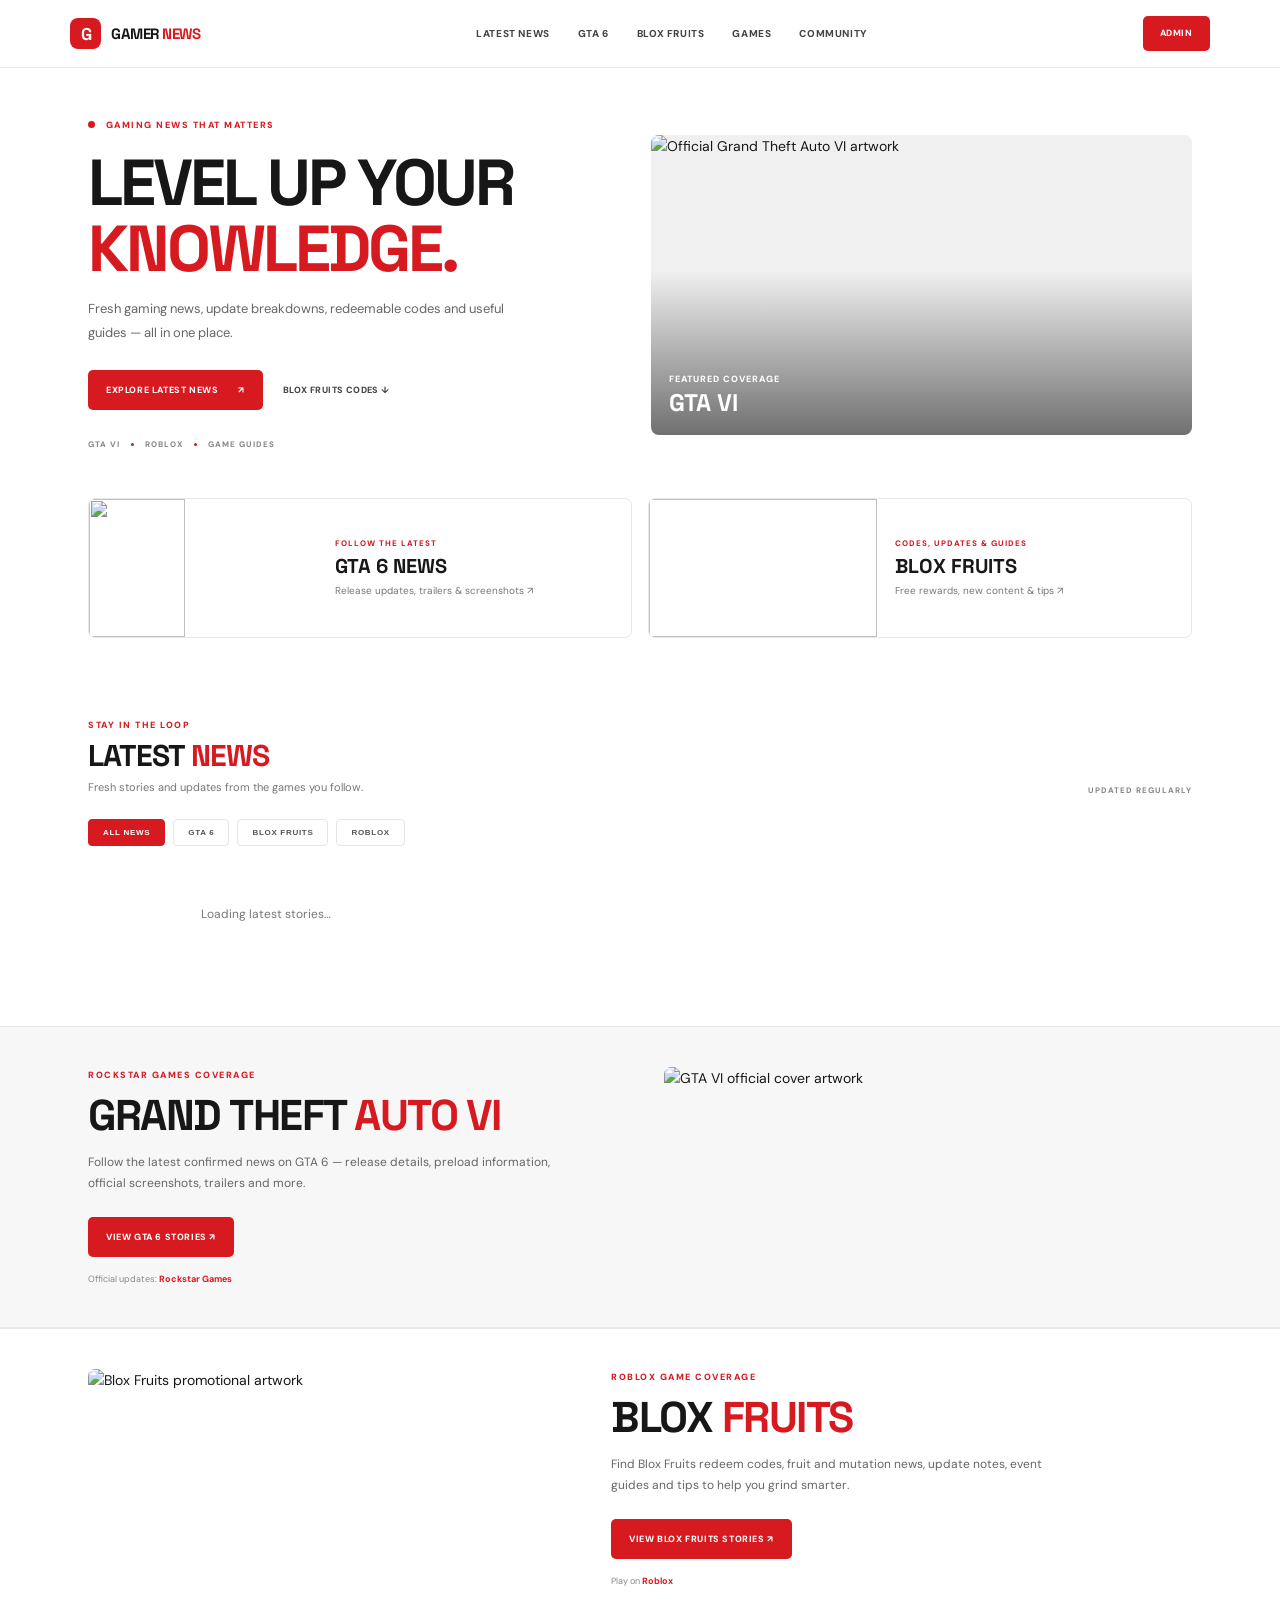
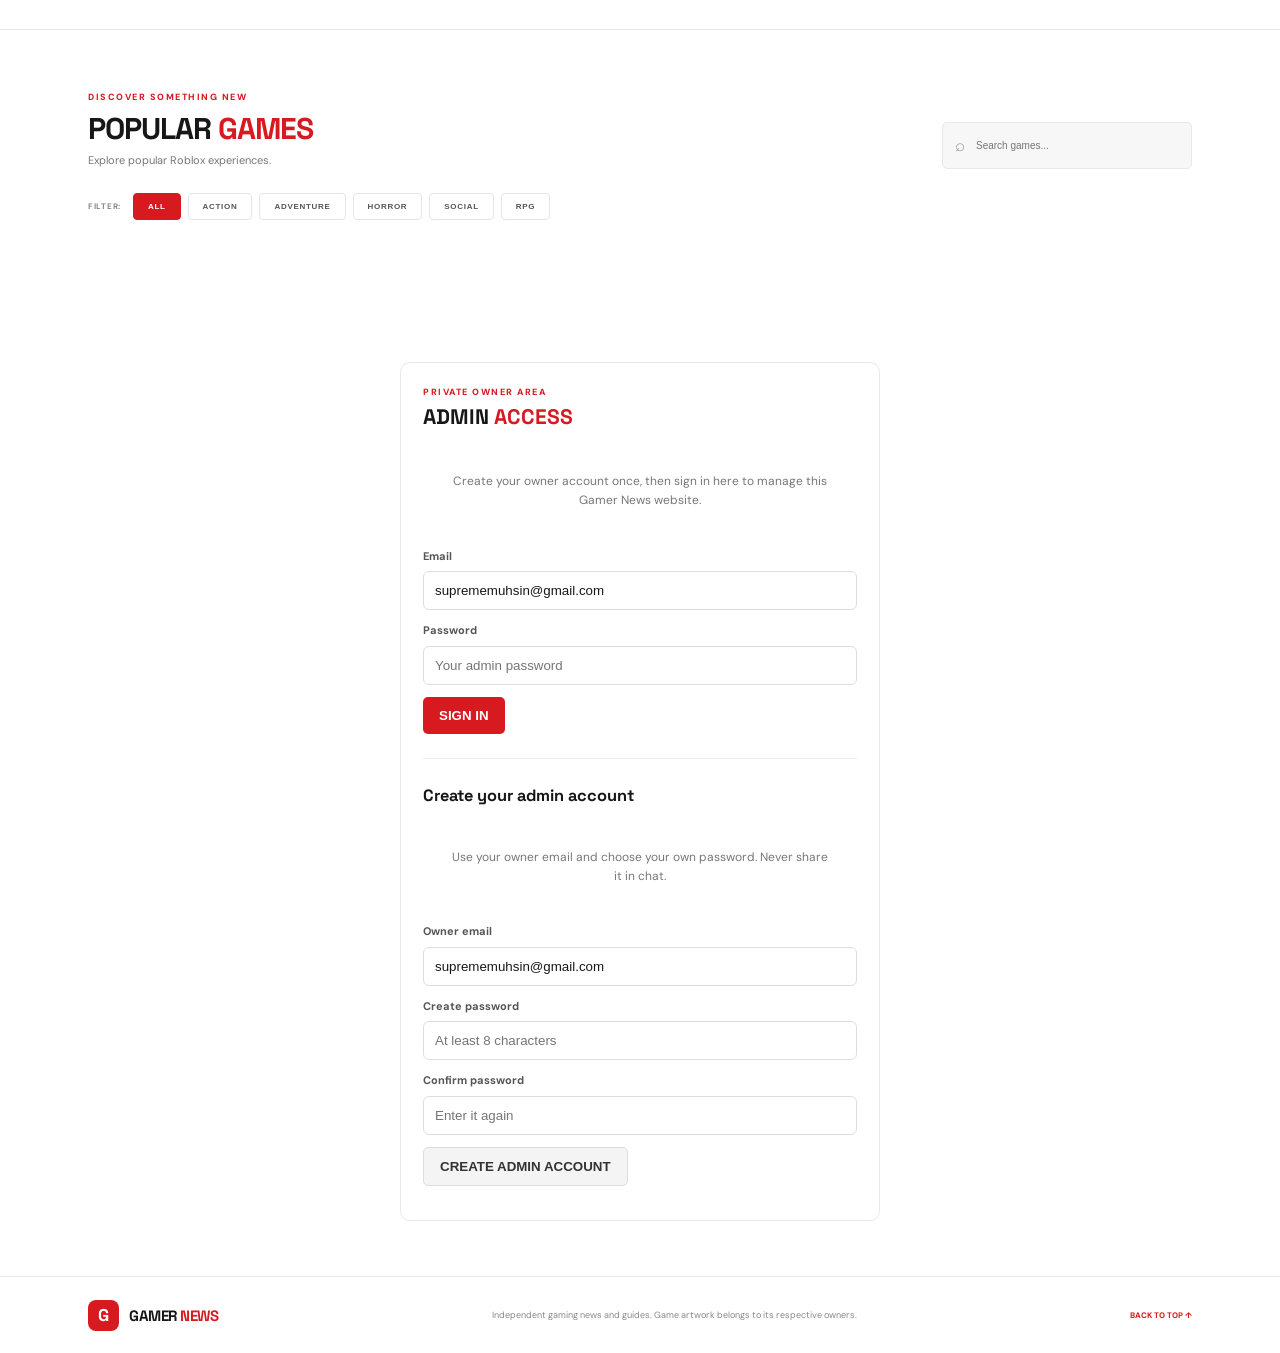
==== commit e59636dd: "Replace GTA VI cover with a newer official Rockstar screenshot" ====
--- a/index.html
+++ b/index.html
@@ -14,14 +14,14 @@
 <main id="home">
 <section class="hero wrap">
 <div class="hero-copy"><div class="eyebrow"><span class="live-dot"></span> GAMING NEWS THAT MATTERS</div><h1>LEVEL UP YOUR <span>KNOWLEDGE.</span></h1><p>Fresh gaming news, update breakdowns, redeemable codes and useful guides — all in one place.</p><div class="hero-actions"><a class="primary-btn" href="#latest">EXPLORE LATEST NEWS <span>↗</span></a><a class="text-btn" href="#blox">BLOX FRUITS CODES ↓</a></div><div class="hero-meta"><span>GTA VI</span><i></i><span>ROBLOX</span><i></i><span>GAME GUIDES</span></div></div>
-<a class="hero-art" href="#gta" aria-label="Read GTA 6 news"><img src="https://media-rockstargames-com.akamaized.net/mfe6/prod/__common/img/f7eab33a4989ce5f0cd89c70723909b3.jpg" alt="Official Grand Theft Auto VI artwork"><span class="hero-art-label">FEATURED COVERAGE <b>GTA VI</b></span></a>
+<a class="hero-art" href="#gta" aria-label="Read GTA 6 news"><img src="https://www.rockstargames.com/VI/_next/static/media/Lucia_Caminos_06.0fxbjfk0jakb3.jpg?akim=1&imdensity=1&imwidth=3840" alt="Official Grand Theft Auto VI artwork"><span class="hero-art-label">FEATURED COVERAGE <b>GTA VI</b></span></a>
 </section>
 <section class="quick-links wrap">
-<a class="quick-card gta-quick" href="#gta"><img src="https://media-rockstargames-com.akamaized.net/mfe6/prod/__common/img/f7eab33a4989ce5f0cd89c70723909b3.jpg" alt=""><span><small>FOLLOW THE LATEST</small><b>GTA 6 NEWS</b><em>Release updates, trailers & screenshots ↗</em></span></a>
+<a class="quick-card gta-quick" href="#gta"><img src="https://www.rockstargames.com/VI/_next/static/media/Lucia_Caminos_06.0fxbjfk0jakb3.jpg?akim=1&imdensity=1&imwidth=3840" alt=""><span><small>FOLLOW THE LATEST</small><b>GTA 6 NEWS</b><em>Release updates, trailers & screenshots ↗</em></span></a>
 <a class="quick-card blox-quick" href="#blox"><img data-roblox-place="2753915549" alt=""><span><small>CODES, UPDATES & GUIDES</small><b>BLOX FRUITS</b><em>Free rewards, new content & tips ↗</em></span></a>
 </section>
 <section class="news-section wrap" id="latest"><div class="section-heading"><div><div class="eyebrow">STAY IN THE LOOP</div><h2>LATEST <span>NEWS</span></h2><p>Fresh stories and updates from the games you follow.</p></div><span class="section-note">UPDATED REGULARLY</span></div><div class="topic-tabs" id="topicTabs"><button class="topic active" data-topic="All">ALL NEWS</button><button class="topic" data-topic="Grand Theft Auto VI">GTA 6</button><button class="topic" data-topic="Blox Fruits">BLOX FRUITS</button><button class="topic" data-topic="Roblox">ROBLOX</button></div><div id="articlesFeed" class="articles-grid"><p class="muted">Loading latest stories…</p></div></section>
-<section class="spotlight-section" id="gta"><div class="wrap spotlight gta-spotlight"><div><div class="eyebrow">ROCKSTAR GAMES COVERAGE</div><h2>GRAND THEFT <span>AUTO VI</span></h2><p>Follow the latest confirmed news on GTA 6 — release details, preload information, official screenshots, trailers and more.</p><a class="primary-btn" href="#latest" data-jump-topic="Grand Theft Auto VI">VIEW GTA 6 STORIES ↗</a><small>Official updates: <a href="https://www.rockstargames.com/VI" target="_blank" rel="noopener">Rockstar Games</a></small></div><img src="https://media-rockstargames-com.akamaized.net/mfe6/prod/__common/img/f7eab33a4989ce5f0cd89c70723909b3.jpg" alt="GTA VI official cover artwork"></div></section>
+<section class="spotlight-section" id="gta"><div class="wrap spotlight gta-spotlight"><div><div class="eyebrow">ROCKSTAR GAMES COVERAGE</div><h2>GRAND THEFT <span>AUTO VI</span></h2><p>Follow the latest confirmed news on GTA 6 — release details, preload information, official screenshots, trailers and more.</p><a class="primary-btn" href="#latest" data-jump-topic="Grand Theft Auto VI">VIEW GTA 6 STORIES ↗</a><small>Official updates: <a href="https://www.rockstargames.com/VI" target="_blank" rel="noopener">Rockstar Games</a></small></div><img src="https://www.rockstargames.com/VI/_next/static/media/Lucia_Caminos_06.0fxbjfk0jakb3.jpg?akim=1&imdensity=1&imwidth=3840" alt="GTA VI official cover artwork"></div></section>
 <section class="spotlight-section blox-section" id="blox"><div class="wrap spotlight blox-spotlight"><img data-roblox-place="2753915549" alt="Blox Fruits promotional artwork"><div><div class="eyebrow">ROBLOX GAME COVERAGE</div><h2>BLOX <span>FRUITS</span></h2><p>Find Blox Fruits redeem codes, fruit and mutation news, update notes, event guides and tips to help you grind smarter.</p><a class="primary-btn" href="#latest" data-jump-topic="Blox Fruits">VIEW BLOX FRUITS STORIES ↗</a><small>Play on <a href="https://www.roblox.com/games/2753915549/Blox-Fruits" target="_blank" rel="noopener">Roblox</a></small></div></div></section>
 <section class="catalog wrap" id="games"><div class="section-heading"><div><div class="eyebrow">DISCOVER SOMETHING NEW</div><h2>POPULAR <span>GAMES</span></h2><p>Explore popular Roblox experiences.</p></div><label class="search">⌕ <input id="search" type="search" placeholder="Search games..." aria-label="Search games"></label></div><div class="filter-row"><span class="filter-label">FILTER:</span><div id="filters"><button class="filter active" data-filter="All">ALL</button><button class="filter" data-filter="Action">ACTION</button><button class="filter" data-filter="Adventure">ADVENTURE</button><button class="filter" data-filter="Horror">HORROR</button><button class="filter" data-filter="Social">SOCIAL</button><button class="filter" data-filter="RPG">RPG</button></div></div><div class="games-grid" id="gamesGrid"></div><p class="empty" id="empty" hidden>No games found. Try another search or filter.</p></section>
 <section class="admin-wrap" id="admin">
--- a/style.css
+++ b/style.css
@@ -1 +1,3 @@
 :root{--red:#d71920;--red-dark:#b51219;--ink:#171717;--muted:#707070;--line:#e8e8e8;--soft:#f6f6f6;--white:#fff;--font:'DM Sans',Arial,sans-serif;--display:'Space Grotesk',Arial,sans-serif}*{box-sizing:border-box}html{scroll-behavior:smooth;scroll-padding-top:82px}body{margin:0;background:#fff;color:var(--ink);font:14px/1.6 var(--font)}a{color:inherit;text-decoration:none}.wrap{max-width:1160px;padding:0 28px;margin:auto}.topbar{height:68px;padding:0 max(calc((100% - 1160px)/2),5.5%);display:flex;align-items:center;justify-content:space-between;border-bottom:1px solid var(--line);background:#fff;position:sticky;top:0;z-index:20}.brand{display:flex;align-items:center;gap:10px;font:800 15px var(--display);letter-spacing:-.5px}.brand b{color:var(--red)}.brand-mark{width:31px;height:31px;border-radius:8px;background:var(--red);display:grid;place-items:center;color:#fff;font:700 17px var(--display)}nav{display:flex;gap:28px}nav a{font-size:10px;font-weight:800;letter-spacing:.6px;color:#444}nav a:hover{color:var(--red)}.sign,.primary-btn{background:var(--red);color:#fff;border-radius:5px;padding:10px 17px;font-size:9px;font-weight:800;letter-spacing:.6px}.sign:hover,.primary-btn:hover{background:var(--red-dark)}.menu{display:none;background:none;border:0;color:#111;font-size:22px}.hero{min-height:430px;display:grid;grid-template-columns:1fr 1.05fr;align-items:center;gap:48px;padding-top:48px;padding-bottom:45px}.eyebrow{font-size:9px;letter-spacing:1.5px;color:var(--red);font-weight:800}.live-dot{display:inline-block;width:7px;height:7px;border-radius:50%;background:var(--red);margin-right:7px}.hero h1{font:700 clamp(42px,5.5vw,65px)/1.02 var(--display);letter-spacing:-3px;margin:18px 0 14px;max-width:530px}.hero h1 span,.section-heading h2 span,.spotlight h2 span{color:var(--red)}.hero-copy>p{font-size:13px;color:#666;max-width:430px;line-height:1.9}.hero-actions{display:flex;align-items:center;gap:20px;margin-top:24px;flex-wrap:wrap}.primary-btn{display:inline-flex;align-items:center;gap:20px;padding:13px 18px}.text-btn{font-size:9px;font-weight:800;color:#444;letter-spacing:.4px}.text-btn:hover{color:var(--red)}.hero-meta{display:flex;align-items:center;gap:11px;margin-top:28px;color:#888;font-size:8px;letter-spacing:1px;font-weight:800}.hero-meta i{height:3px;width:3px;background:var(--red);border-radius:50%}.hero-art{height:300px;position:relative;display:block;border-radius:8px;overflow:hidden;background:#f0f0f0}.hero-art img{width:100%;height:100%;object-fit:cover;display:block}.hero-art:after{content:'';position:absolute;inset:45% 0 0;background:linear-gradient(transparent,#0008)}.hero-art-label{position:absolute;z-index:1;bottom:17px;left:18px;color:#fff;font-size:9px;letter-spacing:1px;font-weight:800}.hero-art-label b{display:block;font:700 24px var(--display);letter-spacing:0}.quick-links{display:grid;grid-template-columns:1fr 1fr;gap:16px;padding-bottom:55px}.quick-card{min-height:138px;display:flex;align-items:center;gap:18px;border:1px solid var(--line);border-radius:7px;overflow:hidden;background:#fff;transition:.2s}.quick-card:hover{border-color:var(--red);transform:translateY(-2px)}.quick-card img{width:42%;height:138px;object-fit:cover}.quick-card span{display:flex;flex-direction:column;gap:4px;padding:12px 12px 12px 0}.quick-card small{font-size:8px;letter-spacing:1px;color:var(--red);font-weight:800}.quick-card b{font:700 20px var(--display)}.quick-card em{font-style:normal;font-size:10px;color:#777}.news-section{padding-top:25px;padding-bottom:65px}.section-heading{display:flex;align-items:end;justify-content:space-between;gap:20px;margin-bottom:20px}.section-heading h2{font:700 30px var(--display);letter-spacing:-1px;margin:4px 0}.section-heading p{font-size:11px;color:#777;margin:0}.section-note{font-size:8px;letter-spacing:1px;color:#888;font-weight:800}.topic-tabs{display:flex;gap:8px;flex-wrap:wrap;margin:22px 0}.topic,.filter{border:1px solid #e5e5e5;border-radius:4px;padding:8px 14px;background:#fff;color:#555;font-size:8px;letter-spacing:.7px;font-weight:800;cursor:pointer}.topic.active,.topic:hover,.filter.active,.filter:hover{background:var(--red);border-color:var(--red);color:#fff}.articles-grid{display:grid;grid-template-columns:repeat(3,minmax(0,1fr));gap:18px}.article-card{border:1px solid var(--line);border-radius:7px;overflow:hidden;background:#fff;transition:.2s}.article-card:hover{box-shadow:0 8px 28px #0000000d;transform:translateY(-3px)}.article-image{height:175px;display:block;position:relative;background:#f1f1f1;overflow:hidden}.article-image img{width:100%;height:100%;object-fit:cover;display:block;transition:transform .3s}.article-card:hover .article-image img{transform:scale(1.04)}.article-image>span{display:grid;place-items:center;height:100%;font:700 22px var(--display);color:var(--red)}.article-image small{position:absolute;left:12px;bottom:11px;background:var(--red);color:#fff;padding:5px 8px;font-size:7px;letter-spacing:.6px;font-weight:800}.article-copy{padding:15px}.article-meta{font-size:8px;letter-spacing:.5px;color:var(--red);font-weight:800}.article-meta i{font-style:normal;color:#aaa}.article-copy h3{font:700 17px/1.3 var(--display);margin:9px 0}.article-copy h3 a:hover{color:var(--red)}.article-copy p{font-size:10px;color:#777;line-height:1.7;margin:0 0 14px}.read-more{font-size:8px;color:var(--red);font-weight:800;letter-spacing:.7px}.spotlight-section{background:#f7f7f7;border-top:1px solid var(--line);border-bottom:1px solid var(--line)}.spotlight{min-height:300px;display:grid;grid-template-columns:1fr 1fr;gap:48px;align-items:center;padding-top:40px;padding-bottom:40px}.spotlight h2{font:700 clamp(30px,4vw,43px)/1.1 var(--display);letter-spacing:-1.5px;margin:10px 0}.spotlight p{font-size:12px;color:#666;max-width:470px;line-height:1.8;margin-bottom:22px}.spotlight>img{width:100%;height:220px;object-fit:cover;border-radius:7px}.spotlight small{display:block;margin-top:15px;color:#888;font-size:9px}.spotlight small a{color:var(--red);font-weight:700}.blox-section{background:#fff}.blox-spotlight{grid-template-columns:.9fr 1.1fr}.catalog{padding-top:60px;padding-bottom:70px}.search{width:250px;background:#f7f7f7;border:1px solid var(--line);border-radius:5px;padding:9px 12px;display:flex;gap:9px;color:#999;font-size:17px}.search input{background:none;border:0;outline:0;color:#222;width:100%;font-size:10px}.filter-row{display:flex;align-items:center;gap:12px;margin:24px 0 17px}.filter-label{font-size:8px;color:#888;font-weight:800;letter-spacing:.7px}#filters{display:flex;gap:7px;flex-wrap:wrap}.games-grid{display:grid;grid-template-columns:repeat(4,minmax(0,1fr));gap:14px}.game-card{border:1px solid var(--line);border-radius:6px;overflow:hidden;transition:.2s}.game-card:hover{transform:translateY(-3px);border-color:#e3a0a2;box-shadow:0 8px 22px #0000000b}.game-cover{height:130px;position:relative;display:grid;place-items:center;overflow:hidden;background:#f1f1f1}.game-cover img{width:100%;height:100%;object-fit:cover;display:block}.cover-symbol{font:700 42px var(--display);color:var(--red)}.cover-tag{position:absolute;left:9px;top:9px;z-index:2;background:var(--red);color:white;border-radius:3px;padding:4px 6px;font-size:7px;font-weight:800}.game-info{padding:11px;display:flex;align-items:center;justify-content:space-between;gap:7px}.game-info b{font-size:10px}.game-info small{display:block;color:#888;font-size:8px;margin-top:3px}.game-info>span{color:var(--red)}.empty,.muted{color:#888;text-align:center;padding:25px;font-size:11px}footer{border-top:1px solid var(--line);padding:22px max(calc((100% - 1104px)/2),5.5%);display:flex;align-items:center;justify-content:space-between;gap:15px}footer p{color:#888;font-size:9px}footer>a:last-child{font-size:8px;font-weight:800;color:var(--red);white-space:nowrap}@media(max-width:760px){.topbar{padding:0 18px}.wrap{padding-left:18px;padding-right:18px}.hero{gap:25px}.articles-grid{grid-template-columns:repeat(2,minmax(0,1fr))}.games-grid{grid-template-columns:repeat(2,minmax(0,1fr))}.hero-art{height:240px}.quick-card img{width:38%}.quick-card b{font-size:17px}}@media(max-width:540px){.topbar{height:60px}.menu{display:block}nav{display:none;position:absolute;top:59px;left:0;right:0;background:#fff;padding:17px 20px;flex-direction:column;gap:16px;border-bottom:1px solid var(--line)}nav.open{display:flex}.sign{padding:8px 13px}.hero{grid-template-columns:1fr;gap:23px;padding-top:34px;padding-bottom:30px}.hero h1{font-size:47px}.hero-art{height:200px}.quick-links{grid-template-columns:1fr;gap:10px;padding-bottom:35px}.quick-card{min-height:115px}.quick-card img{height:115px}.section-heading{align-items:flex-start;flex-direction:column}.section-note{display:none}.articles-grid{grid-template-columns:1fr}.article-image{height:190px}.spotlight,.blox-spotlight{grid-template-columns:1fr;gap:22px;padding-top:32px;padding-bottom:32px}.blox-spotlight>img{order:2}.spotlight>img{height:190px}.search{width:100%}.filter-row{align-items:flex-start;flex-direction:column;gap:9px}.filter{padding:7px 12px}.games-grid{gap:10px}.game-cover{height:105px}.game-info{padding:9px}.game-info b{font-size:9px}footer{align-items:flex-start;flex-direction:column;padding:20px}footer p{margin:0}}
+
+.admin-wrap{max-width:1080px;margin:55px auto;padding:0 22px;scroll-margin-top:80px}.admin-panel{background:#fff;border:1px solid #e8e8e8;border-radius:10px;padding:22px;margin:16px 0;color:#171717}.admin-panel h2,.admin-panel h3{font-family:'Space Grotesk',sans-serif;margin:0 0 14px}.admin-form{display:grid;grid-template-columns:1fr 1fr;gap:12px}.admin-form label,.login-box label{display:block;font-size:11px;color:#555;font-weight:700}.admin-form input,.admin-form select,.admin-form textarea,.login-box input{display:block;width:100%;margin-top:6px;background:#fff;color:#171717;border:1px solid #ddd;border-radius:6px;padding:11px}.admin-form textarea{min-height:130px}.admin-form .wide{grid-column:1/-1}.admin-actions{display:flex;gap:9px;flex-wrap:wrap}.admin-btn{border:0;border-radius:5px;background:#d71920;color:#fff;padding:11px 16px;font-weight:800;cursor:pointer}.admin-btn.secondary{background:#f4f4f4;color:#333;border:1px solid #ddd}.admin-list{display:grid;gap:9px}.admin-item{padding:12px;border:1px solid #eee;border-radius:6px;display:flex;align-items:center;justify-content:space-between;gap:12px}.admin-item small{display:block;color:#777;margin-top:4px}.admin-item button{background:#f5f5f5;color:#333;border:1px solid #ddd;padding:8px 10px;border-radius:5px}.login-box{max-width:480px;margin:0 auto}.login-box input{margin-bottom:12px}.status{font-size:12px;color:#777;margin-top:10px;white-space:pre-wrap}.muted{font-size:12px;color:#777}.pink{color:#d71920}.hidden{display:none!important}.admin-divider{height:1px;background:#eee;margin:24px 0}.admin-wrap .admin-head{display:flex;justify-content:space-between;align-items:center;gap:15px}.admin-wrap .admin-head h2{font-size:27px}@media(max-width:600px){.admin-form{grid-template-columns:1fr}.admin-form .wide{grid-column:auto}.admin-panel{padding:16px}.admin-wrap{padding:0 16px}.admin-wrap .admin-head{align-items:flex-start;flex-direction:column}}
